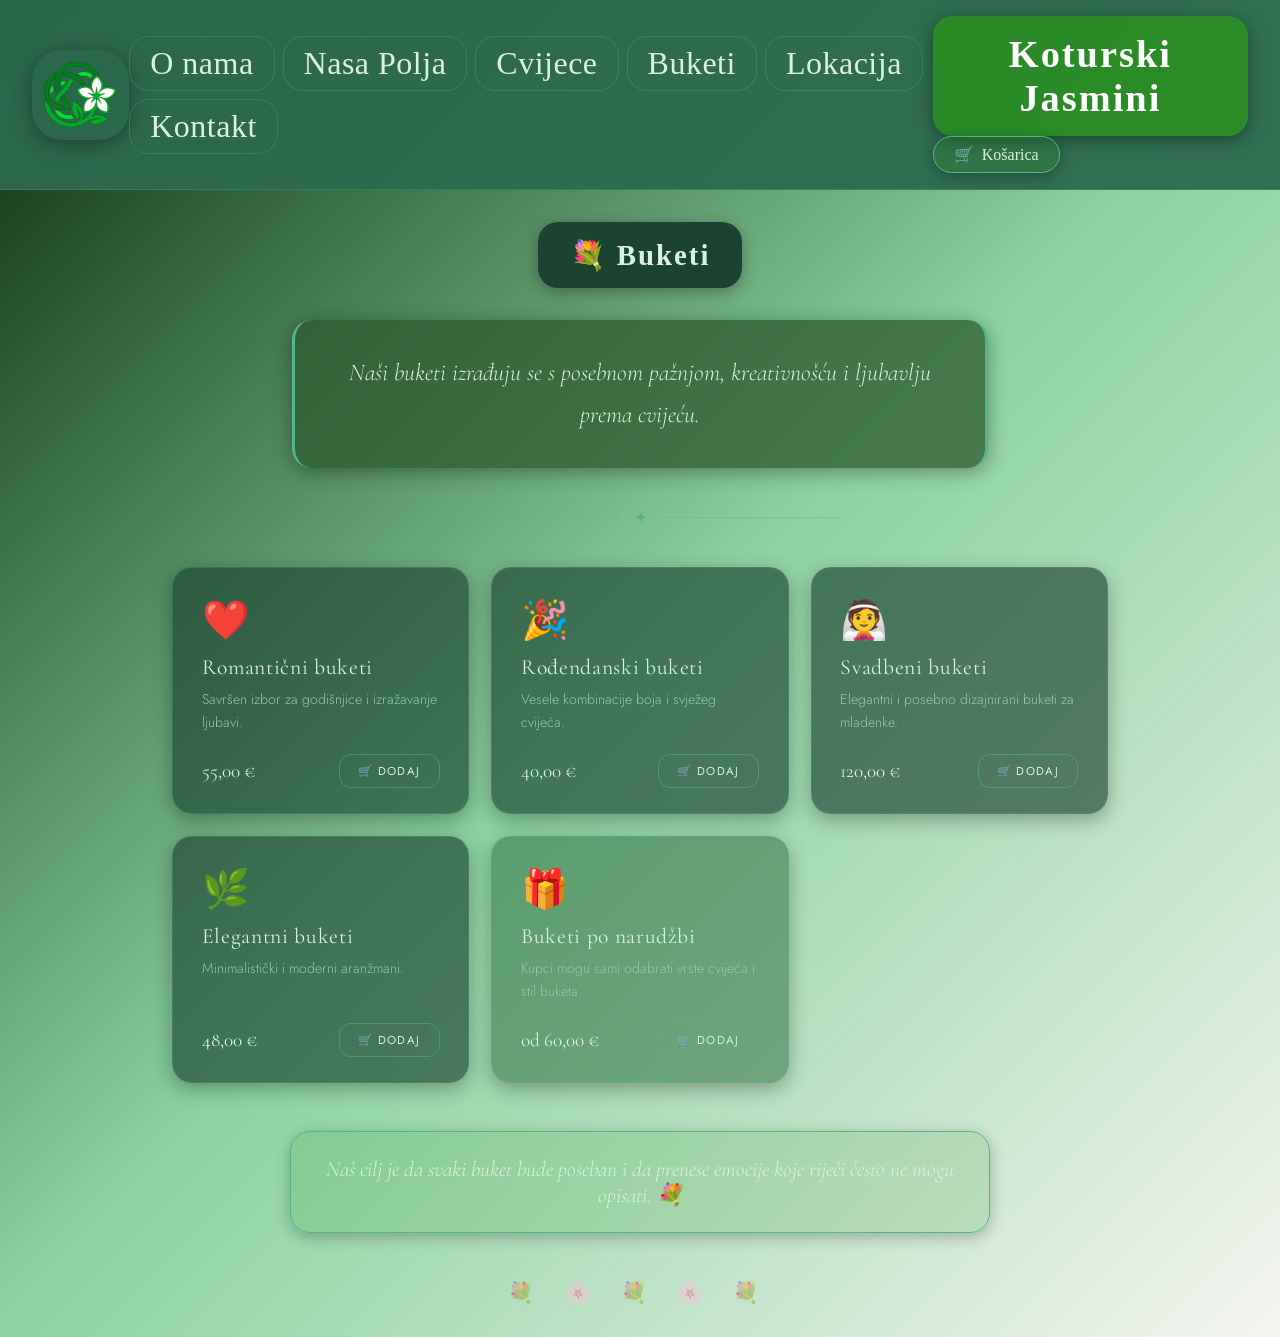
==== Buketi.html @ ed409596 "Update Buketi.html" ====
<!DOCTYPE html>
<html lang="hr">
<head>
    <meta charset="UTF-8">
    <meta name="viewport" content="width=device-width, initial-scale=1.0">
    <title>Buketi – Koturski Jasmini</title>
    <link rel="preconnect" href="https://fonts.googleapis.com">
    <link href="https://fonts.googleapis.com/css2?family=Cormorant+Garamond:wght@300;400;600&family=Jost:wght@300;400&display=swap" rel="stylesheet">
    <link rel="stylesheet" href="Koturi.css">
    <style>
        .buketi-uvod {
            max-width: 760px;
            margin: 0 auto 2.5rem;
            padding: 0 2rem;
            animation: fadeIn 0.6s ease both;
        }
 
        .buketi-uvod-tekst {
            background: rgba(45, 90, 45, 0.75);
            border-radius: 20px;
            padding: 2rem 2.5rem;
            box-shadow: 0 4px 20px rgba(0,0,0,0.35);
            color: var(--zelena-mint);
            font-family: var(--font-cormorant);
            font-size: clamp(1.15rem, 2.5vw, 1.5rem);
            font-weight: 300;
            font-style: italic;
            line-height: 1.75;
            text-align: center;
            border-left: 3px solid var(--zelena-svijetla);
            border-right: 3px solid var(--zelena-svijetla);
        }
 
        .buketi-razdjelnik {
            display: flex;
            align-items: center;
            gap: 14px;
            justify-content: center;
            margin: 0 auto 2.5rem;
            max-width: 400px;
        }
 
        .buketi-razdjelnik::before,
        .buketi-razdjelnik::after {
            content: '';
            flex: 1;
            height: 1px;
            background: rgba(82, 183, 136, 0.4);
        }
 
        .buketi-razdjelnik span {
            font-size: 1rem;
            color: var(--zelena-svijetla);
        }
 
        .buketi-vrste-grid {
            display: grid;
            grid-template-columns: repeat(auto-fit, minmax(240px, 1fr));
            gap: 22px;
            max-width: 1000px;
            margin: 0 auto 3rem;
            padding: 0 2rem;
        }
 
        .buket-vrsta-kartica {
            background: rgba(27, 67, 50, 0.65);
            border: 1px solid rgba(82, 183, 136, 0.25);
            border-radius: 20px;
            padding: 1.8rem 1.8rem 1.6rem;
            box-shadow: 0 6px 20px rgba(0,0,0,0.3);
            transition: transform 0.25s, box-shadow 0.25s, border-color 0.25s, background 0.25s;
            animation: fadeIn 0.6s ease both;
            display: flex;
            flex-direction: column;
        }
 
        .buket-vrsta-kartica:nth-child(1) { animation-delay: 0.05s; }
        .buket-vrsta-kartica:nth-child(2) { animation-delay: 0.12s; }
        .buket-vrsta-kartica:nth-child(3) { animation-delay: 0.19s; }
        .buket-vrsta-kartica:nth-child(4) { animation-delay: 0.26s; }
        .buket-vrsta-kartica:nth-child(5) { animation-delay: 0.33s; }
 
        .buket-vrsta-kartica:hover {
            transform: translateY(-5px);
            box-shadow: 0 14px 34px rgba(0,0,0,0.42);
            border-color: var(--zelena-svijetla);
            background: rgba(45, 106, 79, 0.75);
        }
 
        .buket-vrsta-emoji {
            font-size: 2.4rem;
            display: block;
            margin-bottom: 0.7rem;
        }
 
        .buket-vrsta-naziv {
            font-family: var(--font-cormorant);
            font-size: 1.35rem;
            font-weight: 400;
            color: var(--zelena-mint);
            letter-spacing: 0.03em;
            margin-bottom: 0.5rem;
        }
 
        .buket-vrsta-opis {
            font-family: var(--font-jost);
            font-size: 0.88rem;
            font-weight: 300;
            color: var(--zelena-muted);
            line-height: 1.65;
            flex: 1;
            margin-bottom: 1.2rem;
        }
 
        /* Donji red: cijena + gumb */
        .buket-donji-red {
            display: flex;
            align-items: center;
            justify-content: space-between;
            margin-top: auto;
        }
 
        .buket-cijena {
            font-family: var(--font-cormorant);
            font-size: 1.2rem;
            font-weight: 400;
            color: var(--zelena-mint);
        }
 
        .dodaj-gumb {
            font-family: var(--font-jost);
            font-size: 0.72rem;
            font-weight: 400;
            letter-spacing: 0.12em;
            text-transform: uppercase;
            color: var(--zelena-mint);
            border: 1px solid rgba(82, 183, 136, 0.5);
            border-radius: 12px;
            padding: 8px 18px;
            background: transparent;
            cursor: pointer;
            transition: background 0.2s, color 0.2s, border-color 0.2s, transform 0.15s;
        }
 
        .dodaj-gumb:hover {
            background: var(--zelena-svijetla);
            color: #fff;
            border-color: var(--zelena-svijetla);
        }
 
        .dodaj-gumb.dodan {
            background: var(--zelena-panel);
            border-color: var(--zelena-panel);
            color: var(--zelena-mint);
        }
 
        /* Narudžba kartica */
        .buket-vrsta-kartica.narudzba {
            border-color: rgba(82, 183, 136, 0.5);
            background: rgba(42, 105, 60, 0.5);
        }
 
        /* Toast obavijest */
        .toast {
            position: fixed;
            bottom: 2rem;
            left: 50%;
            transform: translateX(-50%) translateY(80px);
            background: var(--zelena-panel);
            color: var(--zelena-mint);
            font-family: var(--font-jost);
            font-size: 0.9rem;
            padding: 0.9rem 2rem;
            border-radius: 20px;
            border: 1px solid var(--zelena-svijetla);
            box-shadow: 0 8px 24px rgba(0,0,0,0.4);
            z-index: 999;
            opacity: 0;
            transition: all 0.35s ease;
            pointer-events: none;
        }
 
        .toast.vidljiv {
            opacity: 1;
            transform: translateX(-50%) translateY(0);
        }
 
        .buketi-tagline {
            max-width: 700px;
            margin: 0 auto 3rem;
            padding: 1.5rem 2rem;
            background: rgba(42, 145, 28, 0.15);
            border: 1.5px solid var(--zelena-svijetla);
            border-radius: 20px;
            text-align: center;
            color: var(--zelena-mint);
            font-family: var(--font-cormorant);
            font-size: clamp(1.05rem, 2.2vw, 1.35rem);
            font-style: italic;
            font-weight: 300;
            box-shadow: 0 4px 15px rgba(0,0,0,0.25);
            animation: fadeIn 0.6s 0.4s ease both;
        }
 
        .cvjetovi-red {
            text-align: center;
            font-size: 1.3rem;
            letter-spacing: 0.6em;
            opacity: 0.45;
            margin-bottom: 2rem;
        }
    </style>
</head>
<body>
 
    <div class="top-bar">
        <img src="Koturski Jasmini logo.svg" alt="Koturski Jasmini">
        <nav>
            <ul>
                <li><a href="Onama.html">O nama</a></li>
                <li><a href="Nasa Polja.html">Nasa Polja</a></li>
                <li><a href="Cvijece.html">Cvijece</a></li>
                <li><a href="Buketi.html">Buketi</a></li>
                <li><a href="Lokacija.html">Lokacija</a></li>
                <li><a href="Kontakt.html">Kontakt</a></li>
            </ul>
        </nav>
        <div>
            <h1><a href="index.html">Koturski Jasmini</a></h1>
            <a href="Kosarica.html" class="kosarica-gumb">
                🛒 <span>Košarica</span>
            </a>
        </div>
    </div>
 
    <h2>💐 Buketi</h2>
 
    <div class="buketi-uvod">
        <div class="buketi-uvod-tekst">
            Naši buketi izrađuju se s posebnom pažnjom, kreativnošću i ljubavlju prema cvijeću.
        </div>
    </div>
 
    <div class="buketi-razdjelnik"><span>✦</span></div>
 
    <div class="buketi-vrste-grid">
 
        <div class="buket-vrsta-kartica" data-naziv="Romantični buket" data-cijena="55" data-emoji="❤️">
            <span class="buket-vrsta-emoji">❤️</span>
            <p class="buket-vrsta-naziv">Romantični buketi</p>
            <p class="buket-vrsta-opis">Savršen izbor za godišnjice i izražavanje ljubavi.</p>
            <div class="buket-donji-red">
                <span class="buket-cijena">55,00 €</span>
                <button class="dodaj-gumb" onclick="dodajUKosaricu(this)">🛒 Dodaj</button>
            </div>
        </div>
 
        <div class="buket-vrsta-kartica" data-naziv="Rođendanski buket" data-cijena="40" data-emoji="🎉">
            <span class="buket-vrsta-emoji">🎉</span>
            <p class="buket-vrsta-naziv">Rođendanski buketi</p>
            <p class="buket-vrsta-opis">Vesele kombinacije boja i svježeg cvijeća.</p>
            <div class="buket-donji-red">
                <span class="buket-cijena">40,00 €</span>
                <button class="dodaj-gumb" onclick="dodajUKosaricu(this)">🛒 Dodaj</button>
            </div>
        </div>
 
        <div class="buket-vrsta-kartica" data-naziv="Svadbeni buket" data-cijena="120" data-emoji="👰">
            <span class="buket-vrsta-emoji">👰</span>
            <p class="buket-vrsta-naziv">Svadbeni buketi</p>
            <p class="buket-vrsta-opis">Elegantni i posebno dizajnirani buketi za mladenke.</p>
            <div class="buket-donji-red">
                <span class="buket-cijena">120,00 €</span>
                <button class="dodaj-gumb" onclick="dodajUKosaricu(this)">🛒 Dodaj</button>
            </div>
        </div>
 
        <div class="buket-vrsta-kartica" data-naziv="Elegantni buket" data-cijena="48" data-emoji="🌿">
            <span class="buket-vrsta-emoji">🌿</span>
            <p class="buket-vrsta-naziv">Elegantni buketi</p>
            <p class="buket-vrsta-opis">Minimalistički i moderni aranžmani.</p>
            <div class="buket-donji-red">
                <span class="buket-cijena">48,00 €</span>
                <button class="dodaj-gumb" onclick="dodajUKosaricu(this)">🛒 Dodaj</button>
            </div>
        </div>
 
        <div class="buket-vrsta-kartica narudzba" data-naziv="Buket po narudžbi" data-cijena="60" data-emoji="🎁">
            <span class="buket-vrsta-emoji">🎁</span>
            <p class="buket-vrsta-naziv">Buketi po narudžbi</p>
            <p class="buket-vrsta-opis">Kupci mogu sami odabrati vrste cvijeća i stil buketa.</p>
            <div class="buket-donji-red">
                <span class="buket-cijena">od 60,00 €</span>
                <button class="dodaj-gumb" onclick="dodajUKosaricu(this)">🛒 Dodaj</button>
            </div>
        </div>
 
    </div>
 
    <div class="buketi-tagline">
        Naš cilj je da svaki buket bude poseban i da prenese emocije
        koje riječi često ne mogu opisati. 💐
    </div>
 
    <div class="cvjetovi-red">💐 🌸 💐 🌸 💐</div>
 
    <!-- Toast obavijest -->
    <div class="toast" id="toast">✅ Dodano u košaricu!</div>
 
    <script>
        // Košarica se sprema u sessionStorage da bude dostupna i na Kosarica.html
        function dodajUKosaricu(btn) {
            const kartica = btn.closest('.buket-vrsta-kartica');
            const naziv   = kartica.dataset.naziv;
            const cijena  = parseFloat(kartica.dataset.cijena);
            const emoji   = kartica.dataset.emoji;
 
            // Dohvati postojeću košaricu ili napravi novu
            let kosarica = JSON.parse(sessionStorage.getItem('kosarica') || '[]');
 
            // Provjeri postoji li već taj artikl
            const postojeci = kosarica.find(a => a.naziv === naziv);
            if (postojeci) {
                postojeci.kolicina += 1;
            } else {
                kosarica.push({ naziv, cijena, emoji, kolicina: 1 });
            }
 
            sessionStorage.setItem('kosarica', JSON.stringify(kosarica));
 
            // Vizualni feedback na gumbu
            btn.textContent = '✓ Dodano';
            btn.classList.add('dodan');
            setTimeout(() => {
                btn.textContent = '🛒 Dodaj';
                btn.classList.remove('dodan');
            }, 1800);
 
            // Toast poruka
            prikaziToast('✅ ' + naziv + ' dodano u košaricu!');
        }
 
        function prikaziToast(poruka) {
            const toast = document.getElementById('toast');
            toast.textContent = poruka;
            toast.classList.add('vidljiv');
            setTimeout(() => toast.classList.remove('vidljiv'), 2500);
        }
    </script>
---- Koturi.css ----
/* ═══════════════════════════════════════
   GOOGLE FONTS — dodaj u <head>:
   <link rel="preconnect" href="https://fonts.googleapis.com">
   <link href="https://fonts.googleapis.com/css2?family=Cormorant+Garamond:wght@300;400;600&family=Jost:wght@300;400&display=swap" rel="stylesheet">
═══════════════════════════════════════ */

/* ── RESET ── */
*, *::before, *::after {
  box-sizing: border-box;
  margin: 0;
  padding: 0;
}

/* ── BASE ── */
:root {
  --zelena-tamna:    #0b2c01;
  --zelena-srednja:  #1b4332;
  --zelena-panel:    #2d6a4f;
  --zelena-svijetla: #52b788;
  --zelena-mint:     #d8f3dc;
  --zelena-muted:    #95c9a8;
  --zelena-link:     #4a6644;
  --buket-tamna:     #2c3a28;
  --buket-srednja:   #6a7d62;
  --buket-linija:    #d4ddc8;

  --font-serif:  Georgia, 'Times New Roman', serif;
  --font-cormorant: 'Cormorant Garamond', Georgia, serif;
  --font-jost:   'Jost', Arial, sans-serif;
}

body {
  font-family: var(--font-serif);
  background: linear-gradient(135deg, #062c09 0%, #8ad39e 50%, #f5f5f0 100%);
  min-height: 100vh;
  color: #fafafa;
}

/* ─────────────────────────────────────
   TOP BAR
───────────────────────────────────── */
.top-bar {
  display: flex;
  align-items: center;
  justify-content: space-between;
  padding: 1rem 2rem;
  background: rgba(45, 106, 79, 0.95);
  backdrop-filter: blur(8px);
  -webkit-backdrop-filter: blur(8px);
  position: sticky;
  top: 0;
  z-index: 100;
  border-bottom: 1px solid rgba(82, 183, 136, 0.25);
}

.top-bar img {
  height: 90px;
  width: auto;
  object-fit: contain;
  border-radius: 30px;
  padding: 12px;
  box-shadow: 0 4px 20px rgba(0, 0, 0, 0.35);
  transition: transform 0.25s ease;
}

.top-bar img:hover {
  transform: scale(1.04);
}

/* ─────────────────────────────────────
   NAV
───────────────────────────────────── */
nav ul {
  list-style: none;
  display: flex;
  gap: 0.5rem;
  flex-wrap: wrap;
}

nav ul li a {
   
  display: block;
  padding: 0.5rem 1.25rem;
  color: var(--zelena-mint);
  text-decoration: none;
  font-size: 2rem;
  font-family: var(--font-serif);
  letter-spacing: 0.5px;
  border-radius: 20px;
  border: 1px solid rgba(82, 183, 136, 0.3);
  transition: background 0.2s ease, color 0.2s ease, border-color 0.2s ease, transform 0.15s ease;
}

nav ul li a:hover {
  background: var(--zelena-svijetla);
  color: #fff;
  border-color: var(--zelena-svijetla);
  transform: translateY(-2px);
}

/* Košarica gumb u nav-u */
.kosarica-gumb {
  display: inline-flex;
  align-items: center;
  gap: 8px;
  text-decoration: none;
  color: var(--zelena-mint);
  font-family: var(--font-serif);
  font-size: 1rem;
  background: rgba(42, 145, 28, 0.2);
  border: 1.5px solid var(--zelena-svijetla);
  padding: 0.5rem 1.25rem;
  border-radius: 20px;
  box-shadow: 0 4px 15px rgba(0, 0, 0, 0.3);
  transition: background 0.25s, box-shadow 0.25s, transform 0.2s;
  white-space: nowrap;
}

.kosarica-gumb:hover {
  background: var(--zelena-svijetla);
  color: #fff;
  box-shadow: 0 6px 22px rgba(0, 0, 0, 0.4);
  transform: translateY(-2px);
}

.kosarica-ikona {
  font-size: 1.2rem;
  line-height: 1;
}

/* ─────────────────────────────────────
   HEADINGS
───────────────────────────────────── */
h1 {
     text-decoration: none;
  background: rgba(42, 145, 28, 0.8);
  border-radius: 20px;
  padding: 16px 28px;
  box-shadow: 0 4px 18px rgba(0, 0, 0, 0.4);
  text-align: center;
  font-family: var(--font-serif);
  letter-spacing: 2px;
  font-size: clamp(1.7rem, 3vw, 2.5rem);
  transition: background 0.25s, box-shadow 0.25s;
}

h1 a {
    list-style: none;
  text-decoration: none;
  color: #fff;
}

h1:hover {
  background: #194b34;
  box-shadow: 0 6px 22px rgba(0, 0, 0, 0.45);
}

h2 {
  background: var(--zelena-srednja);
  border-radius: 20px;
  padding: 16px 32px;
  box-shadow: 0 4px 15px rgba(0, 0, 0, 0.3);
  color: var(--zelena-mint);
  font-size: clamp(1.3rem, 2.5vw, 1.8rem);
  font-family: var(--font-serif);
  letter-spacing: 2px;
  text-align: center;
  width: fit-content;
  margin: 2rem auto;
}

/* ─────────────────────────────────────
   HERO / SLIKA S TEKSTOM
───────────────────────────────────── */
.slika-s-tekstom {
  position: relative;
  margin: 2rem 0;
  border-radius: 16px;
  overflow: hidden;
}

.slika-s-tekstom img {
  width: 100%;
  display: block;
  filter: brightness(0.25);
  transition: filter 0.4s ease;
}

.slika-s-tekstom:hover img {
  filter: brightness(0.35);
}

.slika-s-tekstom p {
    border: #333;
    background-color:rgba(0, 0, 0, 0.75);
    border-radius: 60px;
    border-end-end-radius: auto;
  position: absolute;
  top: 50%;
  left: 50%;
  transform: translate(-50%, -50%);
  color: #fff;
  font-size: 15rem;
  text-align: center;
  font-family: var(--font-cormorant);
  font-weight: 300;
  letter-spacing: 0.05em;
  text-shadow: 0 2px 20px rgba(0, 0, 0, 0.6);
  width: 90%;
  /* resetiramo globalne p stilove */
  display: block;
  min-height: auto;
}

/* ─────────────────────────────────────
   BUKETI — NASLOV SEKCIJE
───────────────────────────────────── */
.buketi-naslov {
  font-family: var(--font-cormorant);
  font-size: clamp(2rem, 5vw, 3.2rem);
  font-weight: 300;
  letter-spacing: 0.04em;
  color: var(--buket-tamna);
  text-align: center;
  margin-bottom: 0.3rem;
}

.buketi-podnaslov {
  font-family: var(--font-jost);
  font-size: 0.78rem;
  font-weight: 300;
  letter-spacing: 0.18em;
  text-transform: uppercase;
  color: var(--buket-srednja);
  text-align: center;
  margin-bottom: 3rem;
}

/* Ukrasna linija */
.ukrasna-linija {
  display: flex;
  align-items: center;
  gap: 14px;
  justify-content: center;
  margin-bottom: 3rem;
}

.ukrasna-linija::before,
.ukrasna-linija::after {
  content: '';
  width: 60px;
  height: 1px;
  background: #b8cdb0;
}

.ukrasna-linija span {
  font-size: 1rem;
  color: #a0b898;
}

/* ─────────────────────────────────────
   BUKETI — GRID & KARTICE
───────────────────────────────────── */
.buketi-grid {
  display: grid;
  grid-template-columns: repeat(auto-fit, minmax(220px, 1fr));
  gap: 28px;
}

.buket-okvir {
  background: #fff;
  border: 1px solid var(--buket-linija);
  border-radius: 8px;
  overflow: hidden;
  transition: transform 0.3s ease, box-shadow 0.3s ease, border-color 0.3s ease;
  position: relative;
}

.buket-okvir:hover {
  transform: translateY(-6px);
  box-shadow: 0 16px 40px rgba(44, 58, 40, 0.12);
  border-color: #a8be9c;
}

.buket-slika {
  width: 100%;
  aspect-ratio: 3 / 4;
  object-fit: cover;
  display: block;
}

.buket-slika-placeholder {
  width: 100%;
  aspect-ratio: 3 / 4;
  background: linear-gradient(160deg, #f0f5eb 60%, #dde9d4);
  display: flex;
  align-items: center;
  justify-content: center;
  font-size: 3.5rem;
}

.buket-oznaka {
  position: absolute;
  top: 14px;
  left: 14px;
  background: rgba(255, 255, 255, 0.9);
  border: 1px solid #c8d8be;
  border-radius: 4px;
  font-family: var(--font-jost);
  font-size: 0.65rem;
  font-weight: 400;
  letter-spacing: 0.14em;
  text-transform: uppercase;
  color: var(--zelena-link);
  padding: 4px 10px;
}

.buket-tijelo {
  padding: 18px 20px 22px;
  border-top: 1px solid #e8eee4;
}

.buket-naziv {
  font-family: var(--font-cormorant);
  font-size: 1.25rem;
  font-weight: 600;
  color: var(--buket-tamna);
  margin: 0 0 5px;
  letter-spacing: 0.01em;
}

.buket-opis {
  font-family: var(--font-jost);
  font-size: 0.8rem;
  font-weight: 300;
  color: var(--buket-srednja);
  line-height: 1.6;
  margin: 0 0 14px;
}

.buket-donji {
  display: flex;
  align-items: center;
  justify-content: space-between;
}

.buket-cijena {
  font-family: var(--font-cormorant);
  font-size: 1.15rem;
  font-weight: 400;
  color: var(--buket-tamna);
}

.buket-gumb {
  font-family: var(--font-jost);
  font-size: 0.7rem;
  font-weight: 400;
  letter-spacing: 0.12em;
  text-transform: uppercase;
  color: var(--zelena-link);
  border: 1px solid #a8be9c;
  border-radius: 4px;
  padding: 7px 16px;
  background: transparent;
  cursor: pointer;
  text-decoration: none;
  transition: background 0.2s, color 0.2s, border-color 0.2s;
}

.buket-gumb:hover {
  background: var(--zelena-link);
  color: #fff;
  border-color: var(--zelena-link);
}

/* ─────────────────────────────────────
   KOŠARICA STRANICA
───────────────────────────────────── */
.kosarica-stranica {
  max-width: 960px;
  margin: 3rem auto;
  padding: 0 2rem 4rem;
  display: grid;
  grid-template-columns: 1fr 1fr;
  gap: 2.5rem;
  align-items: start;
}

.sekcija-naslov {
  font-family: var(--font-serif);
  font-size: 1.3rem;
  font-weight: normal;
  color: var(--zelena-mint);
  letter-spacing: 2px;
  margin-bottom: 1.2rem;
  padding-bottom: 0.6rem;
  border-bottom: 1px solid rgba(82, 183, 136, 0.4);
}

/* ── Panel (košarica & plaćanje) ── */
.kosarica-odjeljak,
.placanje-odjeljak {
  background: rgba(27, 67, 50, 0.7);
  border: 1px solid rgba(82, 183, 136, 0.3);
  border-radius: 20px;
  padding: 1.8rem;
  box-shadow: 0 8px 30px rgba(0, 0, 0, 0.35);
  animation: fadeIn 0.5s ease both;
}

/* Artikl u košarici */
.artikl {
  display: flex;
  align-items: center;
  gap: 14px;
  padding: 14px 0;
  border-bottom: 1px solid rgba(82, 183, 136, 0.2);
}

.artikl:last-of-type { border-bottom: none; }

.artikl-emoji {
  font-size: 1.8rem;
  width: 44px;
  text-align: center;
  flex-shrink: 0;
}

.artikl-info { flex: 1; }

.artikl-naziv {
  font-family: var(--font-serif);
  font-size: 0.95rem;
  color: var(--zelena-mint);
  margin-bottom: 2px;
}

.artikl-cijena-kom {
  font-size: 0.78rem;
  color: var(--zelena-muted);
}

/* Kontrola količine */
.kolicina-ctrl {
  display: flex;
  align-items: center;
  gap: 8px;
}

.kolicina-ctrl button {
  width: 28px;
  height: 28px;
  border-radius: 50%;
  border: 1px solid var(--zelena-svijetla);
  background: transparent;
  color: var(--zelena-mint);
  font-size: 1rem;
  cursor: pointer;
  display: flex;
  align-items: center;
  justify-content: center;
  transition: background 0.2s;
}

.kolicina-ctrl button:hover { background: var(--zelena-svijetla); }

.kolicina-broj {
  font-family: var(--font-serif);
  color: var(--zelena-mint);
  font-size: 1rem;
  min-width: 20px;
  text-align: center;
}

.artikl-ukupno {
  font-family: var(--font-serif);
  font-size: 1rem;
  color: var(--zelena-mint);
  min-width: 60px;
  text-align: right;
}

.ukloni-gumb {
  background: none;
  border: none;
  color: var(--zelena-muted);
  font-size: 1.1rem;
  cursor: pointer;
  padding: 4px;
  transition: color 0.2s;
  flex-shrink: 0;
}

.ukloni-gumb:hover { color: #ff6b6b; }

.prazna-kosarica {
  text-align: center;
  padding: 2rem 0;
  color: var(--zelena-muted);
  font-family: var(--font-serif);
  font-style: italic;
  display: none;
}

/* Zbroj */
.kosarica-zbroj {
  margin-top: 1.4rem;
  padding-top: 1rem;
  border-top: 1px solid rgba(82, 183, 136, 0.4);
}

.zbroj-redak {
  display: flex;
  justify-content: space-between;
  margin-bottom: 6px;
  font-size: 0.88rem;
  color: var(--zelena-muted);
}

.zbroj-ukupno {
  display: flex;
  justify-content: space-between;
  margin-top: 10px;
  font-family: var(--font-serif);
  font-size: 1.15rem;
  color: var(--zelena-mint);
  font-weight: bold;
}

/* Dostava */
.dostava-opcije { margin-top: 1.2rem; }

.dostava-label {
  font-size: 0.75rem;
  color: var(--zelena-muted);
  letter-spacing: 0.1em;
  text-transform: uppercase;
  margin-bottom: 0.6rem;
  display: block;
}

.dostava-radio {
  display: flex;
  flex-direction: column;
  gap: 8px;
}

.dostava-radio label {
  display: flex;
  align-items: center;
  gap: 10px;
  cursor: pointer;
  font-size: 0.86rem;
  color: var(--zelena-mint);
  padding: 8px 12px;
  border: 1px solid rgba(82, 183, 136, 0.25);
  border-radius: 10px;
  transition: border-color 0.2s, background 0.2s;
}

.dostava-radio label:hover {
  border-color: var(--zelena-svijetla);
  background: rgba(82, 183, 136, 0.08);
}

.dostava-radio input[type="radio"] {
  accent-color: var(--zelena-svijetla);
  width: 16px;
  height: 16px;
}

.dostava-cijena {
  margin-left: auto;
  color: var(--zelena-muted);
  font-size: 0.8rem;
}

/* ── Forma ── */
.forma-grupa { margin-bottom: 1rem; }

.forma-red {
  display: grid;
  grid-template-columns: 1fr 1fr;
  gap: 12px;
  margin-bottom: 1rem;
}

.forma-label {
  display: block;
  font-size: 0.72rem;
  letter-spacing: 0.1em;
  text-transform: uppercase;
  color: var(--zelena-muted);
  margin-bottom: 5px;
}

.forma-input {
  width: 100%;
  padding: 10px 14px;
  background: rgba(11, 44, 1, 0.6);
  border: 1px solid rgba(82, 183, 136, 0.35);
  border-radius: 10px;
  color: var(--zelena-mint);
  font-family: var(--font-serif);
  font-size: 0.9rem;
  outline: none;
  transition: border-color 0.2s, box-shadow 0.2s;
}

.forma-input::placeholder { color: rgba(216, 243, 220, 0.3); }

.forma-input:focus {
  border-color: var(--zelena-svijetla);
  box-shadow: 0 0 0 3px rgba(82, 183, 136, 0.18);
}

.forma-razdjelnik {
  font-size: 0.7rem;
  letter-spacing: 0.14em;
  text-transform: uppercase;
  color: var(--zelena-svijetla);
  margin: 1.4rem 0 0.8rem;
  display: flex;
  align-items: center;
  gap: 10px;
}

.forma-razdjelnik::after {
  content: '';
  flex: 1;
  height: 1px;
  background: rgba(82, 183, 136, 0.3);
}

/* Načini plaćanja */
.nacin-placanja {
  display: flex;
  gap: 10px;
  margin-bottom: 1rem;
}

.placanje-opcija {
  flex: 1;
  padding: 10px 8px;
  border: 1px solid rgba(82, 183, 136, 0.3);
  border-radius: 10px;
  background: transparent;
  color: var(--zelena-mint);
  font-family: var(--font-serif);
  font-size: 0.8rem;
  cursor: pointer;
  text-align: center;
  transition: border-color 0.2s, background 0.2s;
}

.placanje-opcija.aktivan,
.placanje-opcija:hover {
  border-color: var(--zelena-svijetla);
  background: rgba(82, 183, 136, 0.12);
}

.placanje-opcija .opcija-ikona {
  font-size: 1.3rem;
  display: block;
  margin-bottom: 4px;
}

/* Input s ikonom */
.input-s-ikonom { position: relative; }

.input-s-ikonom .forma-input { padding-right: 44px; }

.input-ikona {
  position: absolute;
  right: 14px;
  top: 50%;
  transform: translateY(-50%);
  font-size: 1.05rem;
  pointer-events: none;
}

/* Gumb za narudžbu */
.naruciti-gumb {
  width: 100%;
  margin-top: 1.6rem;
  padding: 14px;
  background: var(--zelena-panel);
  border: 1.5px solid var(--zelena-svijetla);
  border-radius: 20px;
  color: var(--zelena-mint);
  font-family: var(--font-serif);
  font-size: 1.05rem;
  letter-spacing: 1px;
  cursor: pointer;
  box-shadow: 0 4px 15px rgba(0, 0, 0, 0.35);
  transition: background 0.25s, transform 0.18s, box-shadow 0.25s;
}

.naruciti-gumb:hover {
  background: var(--zelena-svijetla);
  color: #fff;
  transform: translateY(-2px);
  box-shadow: 0 8px 24px rgba(0, 0, 0, 0.45);
}

.naruciti-gumb:active { transform: translateY(0); }

.sigurnost-napomena {
  text-align: center;
  font-size: 0.72rem;
  color: #7aab8a;
  margin-top: 0.8rem;
  letter-spacing: 0.05em;
}

/* ── Potvrda narudžbe ── */
.potvrda-odjeljak {
  display: none;
  max-width: 600px;
  margin: 3rem auto;
  padding: 2.5rem;
  background: rgba(27, 67, 50, 0.85);
  border: 1px solid rgba(82, 183, 136, 0.5);
  border-radius: 20px;
  box-shadow: 0 8px 30px rgba(0, 0, 0, 0.4);
  text-align: center;
}

.potvrda-ikona { font-size: 3.5rem; margin-bottom: 1rem; }

.potvrda-naslov {
  font-family: var(--font-serif);
  font-size: 1.6rem;
  color: var(--zelena-mint);
  letter-spacing: 2px;
  margin-bottom: 0.6rem;
}

.potvrda-tekst {
  font-size: 0.9rem;
  color: var(--zelena-muted);
  line-height: 1.7;
  margin-bottom: 1.5rem;
}

.povratak-gumb {
  display: inline-block;
  padding: 10px 28px;
  border: 1.5px solid var(--zelena-svijetla);
  border-radius: 20px;
  color: var(--zelena-mint);
  text-decoration: none;
  font-family: var(--font-serif);
  font-size: 0.9rem;
  transition: background 0.2s, color 0.2s;
}

.povratak-gumb:hover {
  background: var(--zelena-svijetla);
  color: #fff;
}

/* ─────────────────────────────────────
   KONTAKT
───────────────────────────────────── */
.kontakt-info {
  background: linear-gradient(135deg, #f7f7f7, #fff);
  border-radius: 16px;
  padding: 24px;
  max-width: 500px;
  margin: 20px auto;
  box-shadow: 0 8px 24px rgba(0, 0, 0, 0.09);
  font-family: Arial, sans-serif;
  display: flex;
  flex-direction: column;
  gap: 10px;
}

.kontakt-info p {
  display: inline-block;
  width: fit-content;
  max-width: 100%;
  font-size: 25px;
  color: #333;
  padding: 10px 15px;
  border-left: 4px solid #4caf50;
  border-radius: 0 8px 8px 0;
  background: #fafafa;
  transition: background 0.25s, transform 0.2s;
  min-height: auto;
}

.kontakt-info p:hover {
  background: #f0fff0;
  transform: translateX(5px);
}

.kontakt-info strong { color: #2e7d32; }

/* ─────────────────────────────────────
   FOOTER
───────────────────────────────────── */
footer {
  background: var(--zelena-tamna);
  color: #fff;
  text-align: center;
  padding: 1.5rem 1rem;
  font-size: 0.85rem;
  letter-spacing: 0.5px;
  border-top: 1px solid rgba(82, 183, 136, 0.2);
}

/* ─────────────────────────────────────
   ANIMACIJE
───────────────────────────────────── */
@keyframes fadeIn {
  from { opacity: 0; transform: translateY(12px); }
  to   { opacity: 1; transform: translateY(0); }
}

/* ─────────────────────────────────────
   RESPONSIVE
───────────────────────────────────── */
@media (max-width: 720px) {
  .kosarica-stranica {
    grid-template-columns: 1fr;
  }
}

@media (max-width: 700px) {
  .top-bar {
    flex-direction: column;
    gap: 1rem;
    padding: 1rem;
  }

  nav ul {
    flex-wrap: wrap;
    justify-content: center;
  }

  .forma-red {
    grid-template-columns: 1fr;
  }
}
.okvir{
 background: rgb(45, 90, 45);
  border-radius: 20px;
  padding: 16px 32px;
  box-shadow: 0 4px 15px rgba(0, 0, 0, 0.3);
  color: var(--zelena-mint);
  font-size: 6rem;
  font-family: var(--font-serif);
  letter-spacing: 2px;
  text-align: center;
  width: fit-content;
  margin: 2rem auto;
}
.naslov{
     background: rgba(62, 95, 62, 0.2);
  border-radius: 20px;
  padding: 16px 32px;
  box-shadow: 0 4px 15px rgba(0, 0, 0, 0.3);
  color: var(--zelena-mint);
  font-size: 6rem;
  font-family: var(--font-serif);
  letter-spacing: 2px;
  text-align: center;
  width: fit-content;
  margin: 2rem auto;
}
 .onama-wrapper {
            max-width: 860px;
            margin: 0 auto;
            padding: 0 2rem 5rem;
        }
 
        .onama-citat {
            background: rgba(45, 90, 45, 0.75);
            border-radius: 20px;
            padding: 2rem 2.5rem;
            box-shadow: 0 4px 20px rgba(0, 0, 0, 0.35);
            color: var(--zelena-mint);
            font-family: var(--font-cormorant);
            font-size: clamp(1.3rem, 2.8vw, 1.75rem);
            font-weight: 300;
            font-style: italic;
            line-height: 1.7;
            text-align: center;
            margin: 0 auto 2.5rem;
            animation: fadeIn 0.6s ease both;
            border-left: 3px solid var(--zelena-svijetla);
            border-right: 3px solid var(--zelena-svijetla);
        }
 
        .onama-razdjelnik {
            display: flex;
            align-items: center;
            gap: 14px;
            justify-content: center;
            margin: 0 auto 2.5rem;
        }
 
        .onama-razdjelnik::before,
        .onama-razdjelnik::after {
            content: '';
            width: 80px;
            height: 1px;
            background: rgba(82, 183, 136, 0.45);
        }
 
        .onama-razdjelnik span {
            font-size: 1.1rem;
            color: var(--zelena-svijetla);
        }
 
        .onama-tekst-blok {
            background: rgba(27, 67, 50, 0.6);
            border: 1px solid rgba(82, 183, 136, 0.25);
            border-radius: 20px;
            padding: 2rem 2.5rem;
            box-shadow: 0 6px 24px rgba(0, 0, 0, 0.3);
            margin-bottom: 1.8rem;
            animation: fadeIn 0.6s ease both;
        }
 
        .onama-tekst-blok:nth-child(2) { animation-delay: 0.1s; }
        .onama-tekst-blok:nth-child(3) { animation-delay: 0.2s; }
        .onama-tekst-blok:nth-child(4) { animation-delay: 0.3s; }
 
        .onama-tekst-blok p {
            font-family: var(--font-jost);
            font-size: 1.05rem;
            font-weight: 300;
            line-height: 1.9;
            color: var(--zelena-mint);
        }
 
        .onama-blok-ikona {
            font-size: 1.6rem;
            margin-bottom: 0.7rem;
            display: block;
        }
 
        .onama-tagline {
            background: rgba(42, 145, 28, 0.2);
            border: 1.5px solid var(--zelena-svijetla);
            border-radius: 20px;
            padding: 1.5rem 2rem;
            text-align: center;
            color: var(--zelena-mint);
            font-family: var(--font-cormorant);
            font-size: clamp(1.1rem, 2.2vw, 1.4rem);
            font-style: italic;
            font-weight: 300;
            letter-spacing: 0.04em;
            box-shadow: 0 4px 15px rgba(0, 0, 0, 0.3);
            margin-top: 1rem;
            animation: fadeIn 0.6s 0.4s ease both;
        }
 
        .onama-cvjetovi {
            text-align: center;
            font-size: 1.4rem;
            letter-spacing: 0.6em;
            margin-top: 2.5rem;
            opacity: 0.5;
            animation: fadeIn 0.6s 0.5s ease both;
        }
         .polja-cvijece-grid {
            display: grid;
            grid-template-columns: repeat(auto-fit, minmax(140px, 1fr));
            gap: 12px;
            margin-top: 1.2rem;
        }
 
        .polja-cvijece-kartica {
            background: rgba(11, 44, 1, 0.5);
            border: 1px solid rgba(82, 183, 136, 0.3);
            border-radius: 14px;
            padding: 0.85rem 1rem;
            text-align: center;
            font-family: var(--font-jost);
            font-size: 0.95rem;
            font-weight: 300;
            color: var(--zelena-mint);
            letter-spacing: 0.05em;
            transition: background 0.2s, transform 0.2s, border-color 0.2s;
        }
 
        .polja-cvijece-kartica:hover {
            background: rgba(45, 106, 79, 0.7);
            border-color: var(--zelena-svijetla);
            transform: translateY(-3px);
        }
        .lokacija-adresa {
            background: rgba(27, 67, 50, 0.6);
            border: 1px solid rgba(82, 183, 136, 0.25);
            border-radius: 20px;
            padding: 2rem 2.5rem;
            box-shadow: 0 6px 24px rgba(0,0,0,0.3);
            margin-bottom: 1.8rem;
            animation: fadeIn 0.6s ease both;
        }
 
        .lokacija-adresa p {
            font-family: var(--font-jost);
            font-size: 1.1rem;
            font-weight: 300;
            line-height: 1.9;
            color: var(--zelena-mint);
        }
 
        .lokacija-adresa .adresa-tekst {
            font-family: var(--font-cormorant);
            font-size: 1.4rem;
            font-weight: 400;
            color: var(--zelena-mint);
            margin-top: 0.5rem;
            letter-spacing: 0.03em;
        }
 
        .lokacija-mapa {
            border-radius: 20px;
            overflow: hidden;
            box-shadow: 0 6px 24px rgba(0,0,0,0.4);
            border: 1px solid rgba(82, 183, 136, 0.25);
            animation: fadeIn 0.6s 0.2s ease both;
            margin-bottom: 1.8rem;
        }
 
        .lokacija-mapa iframe {
            width: 100%;
            height: 420px;
            border: none;
            display: block;
        }
 
        .lokacija-tagline {
            background: rgba(42, 145, 28, 0.2);
            border: 1.5px solid var(--zelena-svijetla);
            border-radius: 20px;
            padding: 1.5rem 2rem;
            text-align: center;
            color: var(--zelena-mint);
            font-family: var(--font-cormorant);
            font-size: clamp(1.1rem, 2.2vw, 1.4rem);
            font-style: italic;
            font-weight: 300;
            box-shadow: 0 4px 15px rgba(0,0,0,0.3);
            animation: fadeIn 0.6s 0.3s ease both;
        }
 
        .blok-ikona {
            font-size: 1.6rem;
            margin-bottom: 0.7rem;
            display: block;
        }
        .hero-tekst {
            text-align: center;
            padding: 1rem 2rem 0;
            animation: fadeIn 0.7s ease both;
        }
 
        .hero-podnaslov {
            font-family: var(--font-jost);
            font-size: 0.85rem;
            font-weight: 300;
            letter-spacing: 0.22em;
            text-transform: uppercase;
            color: var(--zelena-mint);
            margin-bottom: 0.5rem;
        }
 
        /* ── Uvodni opis ── */
        .uvod-blok {
            max-width: 760px;
            margin: 0 auto 3rem;
            padding: 0 2rem;
            animation: fadeIn 0.7s 0.15s ease both;
        }
 
        .uvod-citat {
            background: rgba(45, 90, 45, 0.75);
            border-radius: 20px;
            padding: 2rem 2.5rem;
            box-shadow: 0 4px 20px rgba(0,0,0,0.35);
            color: var(--zelena-mint);
            font-family: var(--font-cormorant);
            font-size: clamp(1.15rem, 2.5vw, 1.55rem);
            font-weight: 300;
            font-style: italic;
            line-height: 1.75;
            text-align: center;
            border-left: 3px solid var(--zelena-svijetla);
            border-right: 3px solid var(--zelena-svijetla);
        }
 
        /* ── Istaknuti proizvodi ── */
        .istaknuto-naslov {
            font-family: var(--font-cormorant);
            font-size: clamp(1.6rem, 3.5vw, 2.4rem);
            font-weight: 300;
            color: var(--zelena-mint);
            text-align: center;
            letter-spacing: 0.05em;
            margin-bottom: 0.4rem;
            animation: fadeIn 0.7s 0.25s ease both;
        }
 
        .istaknuto-podnaslov {
            font-family: var(--font-jost);
            font-size: 0.78rem;
            font-weight: 300;
            letter-spacing: 0.18em;
            text-transform: uppercase;
            color: var(--zelena-muted);
            text-align: center;
            margin-bottom: 2.5rem;
            animation: fadeIn 0.7s 0.3s ease both;
        }
 
        .istaknuto-grid {
            display: grid;
            grid-template-columns: repeat(auto-fit, minmax(210px, 1fr));
            gap: 24px;
            max-width: 1000px;
            margin: 0 auto 4rem;
            padding: 0 2rem;
            animation: fadeIn 0.7s 0.35s ease both;
        }
 
        .istaknuto-kartica {
            background: rgba(27, 67, 50, 0.65);
            border: 1px solid rgba(82, 183, 136, 0.25);
            border-radius: 20px;
            padding: 2rem 1.5rem 1.6rem;
            text-align: center;
            text-decoration: none;
            display: block;
            transition: transform 0.25s, box-shadow 0.25s, border-color 0.25s, background 0.25s;
            box-shadow: 0 4px 18px rgba(0,0,0,0.3);
        }
 
        .istaknuto-kartica:hover {
            transform: translateY(-6px);
            box-shadow: 0 12px 32px rgba(0,0,0,0.45);
            border-color: var(--zelena-svijetla);
            background: rgba(45, 106, 79, 0.75);
        }
 
        .kartica-emoji {
            font-size: 3rem;
            display: block;
            margin-bottom: 0.8rem;
        }
 
        .kartica-naziv {
            font-family: var(--font-cormorant);
            font-size: 1.3rem;
            font-weight: 400;
            color: var(--zelena-mint);
            letter-spacing: 0.04em;
            margin-bottom: 0.5rem;
        }
 
        .kartica-opis {
            font-family: var(--font-jost);
            font-size: 0.82rem;
            font-weight: 300;
            color: var(--zelena-muted);
            line-height: 1.6;
            margin-bottom: 1.2rem;
        }
 
        .kartica-gumb {
            display: inline-block;
            font-family: var(--font-jost);
            font-size: 0.7rem;
            font-weight: 400;
            letter-spacing: 0.14em;
            text-transform: uppercase;
            color: var(--zelena-mint);
            border: 1px solid rgba(82, 183, 136, 0.5);
            border-radius: 12px;
            padding: 7px 20px;
            transition: background 0.2s, color 0.2s, border-color 0.2s;
        }
 
        .istaknuto-kartica:hover .kartica-gumb {
            background: var(--zelena-svijetla);
            color: #fff;
            border-color: var(--zelena-svijetla);
        }
 
        /* ── Razdjelnik ── */
        .pocetna-razdjelnik {
            display: flex;
            align-items: center;
            gap: 14px;
            justify-content: center;
            margin: 0 auto 2.5rem;
            max-width: 400px;
        }
 
        .pocetna-razdjelnik::before,
        .pocetna-razdjelnik::after {
            content: '';
            flex: 1;
            height: 1px;
            background: rgba(82, 183, 136, 0.35);
        }
 
        .pocetna-razdjelnik span {
            font-size: 1rem;
            color: var(--zelena-svijetla);
        }
 
        /* ── Tagline na dnu ── */
        .pocetna-tagline {
            max-width: 680px;
            margin: 0 auto 3rem;
            padding: 0 2rem;
            background: rgba(42, 145, 28, 0.15);
            border: 1.5px solid var(--zelena-svijetla);
            border-radius: 20px;
            padding: 1.5rem 2rem;
            text-align: center;
            color: var(--zelena-mint);
            font-family: var(--font-cormorant);
            font-size: clamp(1rem, 2vw, 1.25rem);
            font-style: italic;
            font-weight: 300;
            box-shadow: 0 4px 15px rgba(0,0,0,0.25);
            animation: fadeIn 0.7s 0.45s ease both;
        }
 
        .cvjetovi-red {
            text-align: center;
            font-size: 1.3rem;
            letter-spacing: 0.6em;
            opacity: 0.45;
            margin-bottom: 2rem;
        }
        .dobrodosli {
            font-family: var(--font-cormorant);
            font-size: 8rem;
            font-weight: 300;
            color: var(--zelena-mint);
            text-align: center;
            letter-spacing: 0.05em;
            margin-bottom: 0.4rem;
            animation: fadeIn 0.7s 0.25s ease both;
        }
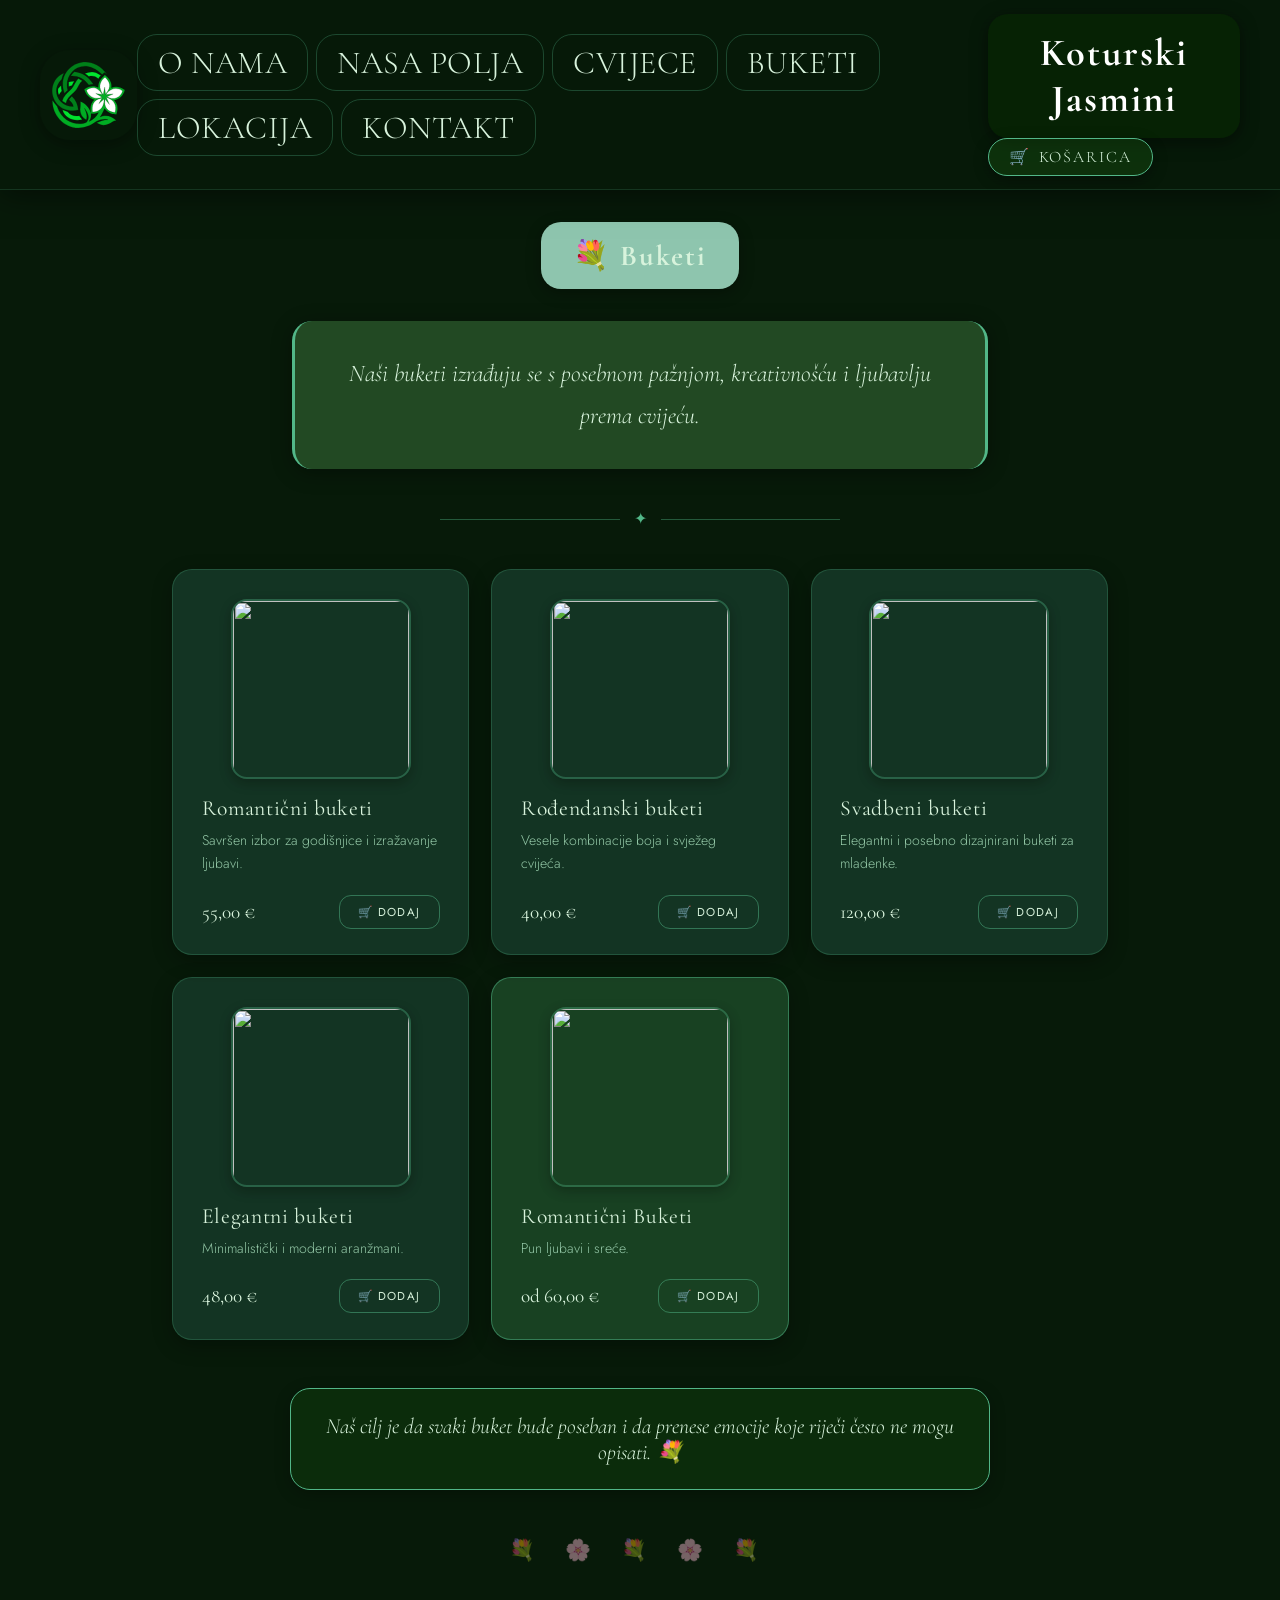
==== commit aa780d70: "Update Buketi.html" ====
--- a/Buketi.html
+++ b/Buketi.html
@@ -89,10 +89,25 @@
         }
  
         .buket-vrsta-emoji {
-            font-size: 2.4rem;
-            display: block;
-            margin-bottom: 0.7rem;
-        }
+            display: flex;
+    justify-content: center;
+    align-items: center;
+    margin-bottom: 1rem;
+        }
+        .buket-vrsta-emoji img {
+    width: 100%;
+    max-width: 180px;
+    height: 180px;
+    object-fit:fill;
+    border-radius: 16px;
+    border: 2px solid rgba(82, 183, 136, 0.35);
+    box-shadow: 0 4px 12px rgba(0,0,0,0.25);
+    transition: transform 0.3s ease;
+}
+
+.buket-vrsta-kartica:hover .buket-vrsta-emoji img {
+    transform: scale(1.03);
+}
  
         .buket-vrsta-naziv {
             font-family: var(--font-cormorant);
@@ -102,6 +117,7 @@
             letter-spacing: 0.03em;
             margin-bottom: 0.5rem;
         }
+
  
         .buket-vrsta-opis {
             font-family: var(--font-jost);
@@ -247,7 +263,7 @@
     <div class="buketi-vrste-grid">
  
         <div class="buket-vrsta-kartica" data-naziv="Romantični buket" data-cijena="55" data-emoji="❤️">
-            <span class="buket-vrsta-emoji">❤️</span>
+            <span class="buket-vrsta-emoji"><img src="WhatsApp Image 2026-05-16 at 20.18.02.jpeg" alt=""></span>
             <p class="buket-vrsta-naziv">Romantični buketi</p>
             <p class="buket-vrsta-opis">Savršen izbor za godišnjice i izražavanje ljubavi.</p>
             <div class="buket-donji-red">
@@ -257,7 +273,7 @@
         </div>
  
         <div class="buket-vrsta-kartica" data-naziv="Rođendanski buket" data-cijena="40" data-emoji="🎉">
-            <span class="buket-vrsta-emoji">🎉</span>
+            <span class="buket-vrsta-emoji"><img src="WhatsApp Image 2026-05-16 at 20.18.10.jpeg" alt=""></span>
             <p class="buket-vrsta-naziv">Rođendanski buketi</p>
             <p class="buket-vrsta-opis">Vesele kombinacije boja i svježeg cvijeća.</p>
             <div class="buket-donji-red">
@@ -267,7 +283,7 @@
         </div>
  
         <div class="buket-vrsta-kartica" data-naziv="Svadbeni buket" data-cijena="120" data-emoji="👰">
-            <span class="buket-vrsta-emoji">👰</span>
+            <span class="buket-vrsta-emoji"><img src="WhatsApp Image 2026-05-16 at 20.17.46.jpeg" alt=""></span>
             <p class="buket-vrsta-naziv">Svadbeni buketi</p>
             <p class="buket-vrsta-opis">Elegantni i posebno dizajnirani buketi za mladenke.</p>
             <div class="buket-donji-red">
@@ -277,7 +293,7 @@
         </div>
  
         <div class="buket-vrsta-kartica" data-naziv="Elegantni buket" data-cijena="48" data-emoji="🌿">
-            <span class="buket-vrsta-emoji">🌿</span>
+            <span class="buket-vrsta-emoji"><img src="WhatsApp Image 2026-05-16 at 20.18.12.jpeg" alt=""></span>
             <p class="buket-vrsta-naziv">Elegantni buketi</p>
             <p class="buket-vrsta-opis">Minimalistički i moderni aranžmani.</p>
             <div class="buket-donji-red">
@@ -287,9 +303,9 @@
         </div>
  
         <div class="buket-vrsta-kartica narudzba" data-naziv="Buket po narudžbi" data-cijena="60" data-emoji="🎁">
-            <span class="buket-vrsta-emoji">🎁</span>
-            <p class="buket-vrsta-naziv">Buketi po narudžbi</p>
-            <p class="buket-vrsta-opis">Kupci mogu sami odabrati vrste cvijeća i stil buketa.</p>
+            <span class="buket-vrsta-emoji"><img src="WhatsApp Image 2026-05-16 at 20.18.05.jpeg" alt=""></span>
+            <p class="buket-vrsta-naziv">Romantični Buketi</p>
+            <p class="buket-vrsta-opis">Pun ljubavi i sreće.</p>
             <div class="buket-donji-red">
                 <span class="buket-cijena">od 60,00 €</span>
                 <button class="dodaj-gumb" onclick="dodajUKosaricu(this)">🛒 Dodaj</button>
--- a/Koturi.css
+++ b/Koturi.css
@@ -4,6 +4,7 @@
    <link href="https://fonts.googleapis.com/css2?family=Cormorant+Garamond:wght@300;400;600&family=Jost:wght@300;400&display=swap" rel="stylesheet">
 ═══════════════════════════════════════ */
 
+
 /* ── RESET ── */
 *, *::before, *::after {
   box-sizing: border-box;
@@ -11,10 +12,9 @@
   padding: 0;
 }
 
-/* ── BASE ── */
 :root {
   --zelena-tamna:    #0b2c01;
-  --zelena-srednja:  #1b4332;
+  --zelena-srednja:  #8ec5ae;
   --zelena-panel:    #2d6a4f;
   --zelena-svijetla: #52b788;
   --zelena-mint:     #d8f3dc;
@@ -23,34 +23,645 @@
   --buket-tamna:     #2c3a28;
   --buket-srednja:   #6a7d62;
   --buket-linija:    #d4ddc8;
-
-  --font-serif:  Georgia, 'Times New Roman', serif;
-  --font-cormorant: 'Cormorant Garamond', Georgia, serif;
-  --font-jost:   'Jost', Arial, sans-serif;
-}
+  --font-serif:      'Cormorant Garamond', Georgia, serif;
+  --font-jost:       'Jost', Arial, sans-serif;
+}
+
+/* ══════════════════════════════════════
+   BODY & BACKGROUND
+══════════════════════════════════════ */
+html { scroll-behavior: smooth; }
 
 body {
   font-family: var(--font-serif);
-  background: linear-gradient(135deg, #062c09 0%, #8ad39e 50%, #f5f5f0 100%);
+  background: #071a09;
   min-height: 100vh;
-  color: #fafafa;
-}
-
-/* ─────────────────────────────────────
+  color: var(--zelena-mint);
+  overflow-x: hidden;
+}
+
+/* Animated background gradient */
+body::before {
+  content: '';
+  
+  inset: 0;
+  background:
+    radial-gradient(ellipse 80% 60% at 10% 20%, rgba(27,67,50,0.9) 0%, transparent 60%),
+    radial-gradient(ellipse 60% 80% at 90% 80%, rgba(11,44,1,0.95) 0%, transparent 60%),
+    radial-gradient(ellipse 100% 100% at 50% 50%, #0a2208 0%, #040e05 100%);
+  z-index: -2;
+}
+
+/* Decorative floating petals */
+body::after {
+  content: '';
+ 
+  inset: 0;
+  background-image:
+    radial-gradient(circle 1px at 15% 25%, rgba(82,183,136,0.15) 0%, transparent 1px),
+    radial-gradient(circle 1px at 75% 15%, rgba(82,183,136,0.1) 0%, transparent 1px),
+    radial-gradient(circle 1px at 45% 70%, rgba(82,183,136,0.12) 0%, transparent 1px),
+    radial-gradient(circle 2px at 85% 55%, rgba(82,183,136,0.08) 0%, transparent 2px),
+    radial-gradient(circle 1px at 25% 85%, rgba(82,183,136,0.1) 0%, transparent 1px);
+  z-index: -1;
+  pointer-events: none;
+}
+
+/* ══════════════════════════════════════
    TOP BAR
-───────────────────────────────────── */
+══════════════════════════════════════ */
 .top-bar {
   display: flex;
   align-items: center;
   justify-content: space-between;
-  padding: 1rem 2rem;
-  background: rgba(45, 106, 79, 0.95);
-  backdrop-filter: blur(8px);
-  -webkit-backdrop-filter: blur(8px);
-  position: sticky;
+  padding: 0.85rem 2.5rem;
+  background: rgba(7, 26, 9, 0.92);
+  backdrop-filter: blur(16px);
+  -webkit-backdrop-filter: blur(16px);
+ 
   top: 0;
   z-index: 100;
-  border-bottom: 1px solid rgba(82, 183, 136, 0.25);
+  border-bottom: 1px solid rgba(82, 183, 136, 0.18);
+  box-shadow: 0 4px 30px rgba(0,0,0,0.5);
+}
+
+.top-bar-logo {
+  height: 72px;
+  width: auto;
+  object-fit: contain;
+  border-radius: 50%;
+  box-shadow: 0 0 20px rgba(82,183,136,0.3);
+  transition: transform 0.3s ease, box-shadow 0.3s ease;
+  flex-shrink: 0;
+}
+
+.top-bar-logo:hover {
+  transform: scale(1.06) rotate(-2deg);
+  box-shadow: 0 0 30px rgba(82,183,136,0.5);
+}
+
+/* ── Logo fallback (emoji) ── */
+.logo-fallback {
+  height: 72px;
+  width: 72px;
+  border-radius: 50%;
+  background: rgba(27,67,50,0.8);
+  border: 1.5px solid rgba(82,183,136,0.4);
+  display: flex;
+  align-items: center;
+  justify-content: center;
+  font-size: 2rem;
+  box-shadow: 0 0 20px rgba(82,183,136,0.2);
+  flex-shrink: 0;
+}
+
+/* ══════════════════════════════════════
+   NAV
+══════════════════════════════════════ */
+nav ul {
+  list-style: none;
+  display: flex;
+  gap: 0.2rem;
+  flex-wrap: wrap;
+  align-items: center;
+}
+
+nav ul li a {
+  display: block;
+  padding: 0.4rem 1rem;
+  color: var(--zelena-muted);
+  text-decoration: none;
+  font-size: 0.82rem;
+  font-family: var(--font-jost);
+  font-weight: 300;
+  letter-spacing: 0.14em;
+  text-transform: uppercase;
+  border-radius: 30px;
+  border: 1px solid transparent;
+  transition: all 0.22s ease;
+}
+
+nav ul li a:hover {
+  color: var(--zelena-mint);
+  border-color: rgba(82,183,136,0.4);
+  background: rgba(82,183,136,0.08);
+}
+
+/* ── Site title & cart ── */
+.topbar-right {
+  display: flex;
+  align-items: center;
+  gap: 1rem;
+  flex-shrink: 0;
+}
+
+.site-title {
+  font-family: var(--font-serif);
+  font-size: 1.1rem;
+  font-weight: 300;
+  letter-spacing: 0.12em;
+  color: var(--zelena-mint);
+  text-decoration: none;
+  padding: 0.45rem 1.1rem;
+  border-radius: 30px;
+  border: 1px solid rgba(82,183,136,0.3);
+  background: rgba(27,67,50,0.4);
+  transition: all 0.22s ease;
+  white-space: nowrap;
+}
+
+.site-title:hover {
+  background: rgba(45,106,79,0.6);
+  border-color: var(--zelena-svijetla);
+  color: #fff;
+}
+
+.kosarica-gumb {
+  display: inline-flex;
+  align-items: center;
+  gap: 6px;
+  text-decoration: none;
+  color: var(--zelena-mint);
+  font-family: var(--font-jost);
+  font-size: 0.78rem;
+  font-weight: 300;
+  letter-spacing: 0.12em;
+  text-transform: uppercase;
+  background: rgba(42,145,28,0.15);
+  border: 1px solid rgba(82,183,136,0.5);
+  padding: 0.45rem 1.1rem;
+  border-radius: 30px;
+  transition: all 0.22s ease;
+  white-space: nowrap;
+}
+
+.kosarica-gumb:hover {
+  background: var(--zelena-panel);
+  border-color: var(--zelena-svijetla);
+  color: #fff;
+  box-shadow: 0 4px 16px rgba(0,0,0,0.3);
+}
+
+/* ══════════════════════════════════════
+   HERO SECTION
+══════════════════════════════════════ */
+.hero {
+  position: relative;
+  min-height: 88vh;
+  display: flex;
+  flex-direction: column;
+  align-items: center;
+  justify-content: center;
+  padding: 5rem 2rem 4rem;
+  text-align: center;
+  overflow: hidden;
+}
+
+/* Hero decorative ring */
+.hero::before {
+  content: '';
+  position: absolute;
+  width: 700px;
+  height: 700px;
+  border-radius: 50%;
+  border: 1px solid rgba(82,183,136,0.07);
+  top: 50%;
+  left: 50%;
+  transform: translate(-50%, -50%);
+  pointer-events: none;
+}
+
+.hero::after {
+  content: '';
+  position: absolute;
+  width: 500px;
+  height: 500px;
+  border-radius: 50%;
+  border: 1px solid rgba(82,183,136,0.1);
+  top: 50%;
+  left: 50%;
+  transform: translate(-50%, -50%);
+  pointer-events: none;
+}
+
+.hero-badge {
+  display: inline-block;
+  font-family: var(--font-jost);
+  font-size: 0.72rem;
+  font-weight: 300;
+  letter-spacing: 0.28em;
+  text-transform: uppercase;
+  color: var(--zelena-svijetla);
+  border: 1px solid rgba(82,183,136,0.35);
+  border-radius: 30px;
+  padding: 0.45rem 1.4rem;
+  margin-bottom: 2rem;
+  background: rgba(82,183,136,0.06);
+  animation: fadeUp 0.8s ease both;
+}
+
+.hero-title {
+  font-family: var(--font-serif);
+  font-size: clamp(4rem, 12vw, 9rem);
+  font-weight: 300;
+  letter-spacing: 0.06em;
+  line-height: 0.95;
+  color: var(--zelena-mint);
+  margin-bottom: 1rem;
+  animation: fadeUp 0.8s 0.1s ease both;
+}
+
+.hero-title em {
+  font-style: italic;
+  color: var(--zelena-svijetla);
+  display: block;
+}
+
+.hero-subtitle {
+  font-family: var(--font-jost);
+  font-size: 0.85rem;
+  font-weight: 300;
+  letter-spacing: 0.22em;
+  text-transform: uppercase;
+  color: var(--zelena-muted);
+  margin-bottom: 3.5rem;
+  animation: fadeUp 0.8s 0.2s ease both;
+}
+
+.hero-cta {
+  display: inline-flex;
+  align-items: center;
+  gap: 10px;
+  text-decoration: none;
+  color: var(--zelena-mint);
+  font-family: var(--font-jost);
+  font-size: 0.78rem;
+  font-weight: 400;
+  letter-spacing: 0.18em;
+  text-transform: uppercase;
+  border: 1.5px solid var(--zelena-svijetla);
+  border-radius: 50px;
+  padding: 1rem 2.4rem;
+  background: rgba(82,183,136,0.08);
+  transition: all 0.3s ease;
+  animation: fadeUp 0.8s 0.3s ease both;
+}
+
+.hero-cta:hover {
+  background: var(--zelena-panel);
+  color: #fff;
+  box-shadow: 0 8px 28px rgba(0,0,0,0.45), 0 0 0 4px rgba(82,183,136,0.1);
+  transform: translateY(-2px);
+}
+
+.hero-scroll {
+  position: absolute;
+  bottom: 2.5rem;
+  left: 50%;
+  transform: translateX(-50%);
+  display: flex;
+  flex-direction: column;
+  align-items: center;
+  gap: 8px;
+  color: var(--zelena-muted);
+  font-family: var(--font-jost);
+  font-size: 0.65rem;
+  letter-spacing: 0.2em;
+  text-transform: uppercase;
+  animation: fadeUp 1s 0.6s ease both;
+}
+
+.hero-scroll-line {
+  width: 1px;
+  height: 40px;
+  background: linear-gradient(to bottom, var(--zelena-muted), transparent);
+  animation: scrollPulse 2s ease-in-out infinite;
+}
+
+/* ══════════════════════════════════════
+   SECTION — O NAMA
+══════════════════════════════════════ */
+.section {
+  padding: 5rem 2rem;
+}
+
+.section-inner {
+  max-width: 920px;
+  margin: 0 auto;
+}
+
+.section-label {
+  font-family: var(--font-jost);
+  font-size: 0.68rem;
+  font-weight: 300;
+  letter-spacing: 0.3em;
+  text-transform: uppercase;
+  color: var(--zelena-svijetla);
+  text-align: center;
+  margin-bottom: 0.6rem;
+}
+
+.section-heading {
+  font-family: var(--font-serif);
+  font-size: clamp(2rem, 4vw, 3rem);
+  font-weight: 300;
+  letter-spacing: 0.05em;
+  color: var(--zelena-mint);
+  text-align: center;
+  margin-bottom: 3rem;
+}
+
+.onama-citat {
+  background: rgba(27,67,50,0.5);
+  border: 1px solid rgba(82,183,136,0.2);
+  border-left: 3px solid var(--zelena-svijetla);
+  border-right: 3px solid var(--zelena-svijetla);
+  border-radius: 20px;
+  padding: 2.5rem 3rem;
+  text-align: center;
+  font-family: var(--font-serif);
+  font-size: clamp(1.15rem, 2.4vw, 1.5rem);
+  font-weight: 300;
+  font-style: italic;
+  line-height: 1.8;
+  color: var(--zelena-mint);
+  box-shadow: 0 8px 32px rgba(0,0,0,0.3);
+}
+
+/* ══════════════════════════════════════
+   DIVIDER
+══════════════════════════════════════ */
+.divider {
+  display: flex;
+  align-items: center;
+  gap: 14px;
+  justify-content: center;
+  padding: 0 2rem;
+  max-width: 400px;
+  margin: 0 auto 3rem;
+}
+
+.divider::before, .divider::after {
+  content: '';
+  flex: 1;
+  height: 1px;
+  background: rgba(82,183,136,0.3);
+}
+
+.divider span {
+  color: var(--zelena-svijetla);
+  font-size: 0.9rem;
+}
+
+/* ══════════════════════════════════════
+   PONUDA GRID
+══════════════════════════════════════ */
+.ponuda-section {
+  padding: 2rem 2rem 5rem;
+}
+
+.ponuda-inner {
+  max-width: 1020px;
+  margin: 0 auto;
+}
+
+.ponuda-label {
+  font-family: var(--font-jost);
+  font-size: 0.68rem;
+  font-weight: 300;
+  letter-spacing: 0.3em;
+  text-transform: uppercase;
+  color: var(--zelena-svijetla);
+  text-align: center;
+  margin-bottom: 0.5rem;
+}
+
+.ponuda-naslov {
+  font-family: var(--font-serif);
+  font-size: clamp(1.8rem, 4vw, 2.8rem);
+  font-weight: 300;
+  letter-spacing: 0.05em;
+  color: var(--zelena-mint);
+  text-align: center;
+  margin-bottom: 3rem;
+}
+
+.ponuda-grid {
+  display: grid;
+  grid-template-columns: repeat(auto-fit, minmax(220px, 1fr));
+  gap: 20px;
+}
+
+.ponuda-kartica {
+  background: rgba(27,67,50,0.45);
+  border: 1px solid rgba(82,183,136,0.18);
+  border-radius: 20px;
+  padding: 2.2rem 1.8rem 2rem;
+  text-align: center;
+  text-decoration: none;
+  display: block;
+  transition: all 0.3s ease;
+  box-shadow: 0 6px 24px rgba(0,0,0,0.25);
+  position: relative;
+  overflow: hidden;
+  animation: fadeUp 0.7s ease both;
+}
+
+.ponuda-kartica:nth-child(1) { animation-delay: 0.05s; }
+.ponuda-kartica:nth-child(2) { animation-delay: 0.12s; }
+.ponuda-kartica:nth-child(3) { animation-delay: 0.19s; }
+.ponuda-kartica:nth-child(4) { animation-delay: 0.26s; }
+
+.ponuda-kartica::before {
+  content: '';
+  position: absolute;
+  inset: 0;
+  background: radial-gradient(ellipse at 50% 0%, rgba(82,183,136,0.08) 0%, transparent 70%);
+  opacity: 0;
+  transition: opacity 0.3s ease;
+}
+
+.ponuda-kartica:hover::before { opacity: 1; }
+
+.ponuda-kartica:hover {
+  transform: translateY(-7px);
+  box-shadow: 0 18px 48px rgba(0,0,0,0.4);
+  border-color: rgba(82,183,136,0.45);
+  background: rgba(45,106,79,0.55);
+}
+
+.kartica-emoji {
+  font-size: 2.8rem;
+  display: block;
+  margin-bottom: 1rem;
+  filter: drop-shadow(0 4px 8px rgba(0,0,0,0.3));
+  transition: transform 0.3s ease;
+}
+
+.ponuda-kartica:hover .kartica-emoji {
+  transform: scale(1.15) translateY(-4px);
+}
+
+.kartica-naziv {
+  font-family: var(--font-serif);
+  font-size: 1.4rem;
+  font-weight: 400;
+  color: var(--zelena-mint);
+  letter-spacing: 0.03em;
+  margin-bottom: 0.7rem;
+  display: block;
+}
+
+.kartica-opis {
+  font-family: var(--font-jost);
+  font-size: 0.82rem;
+  font-weight: 300;
+  color: var(--zelena-muted);
+  line-height: 1.65;
+  margin-bottom: 1.4rem;
+  display: block;
+}
+
+.kartica-gumb {
+  display: inline-block;
+  font-family: var(--font-jost);
+  font-size: 0.68rem;
+  font-weight: 400;
+  letter-spacing: 0.16em;
+  text-transform: uppercase;
+  color: var(--zelena-mint);
+  border: 1px solid rgba(82,183,136,0.4);
+  border-radius: 20px;
+  padding: 7px 18px;
+  transition: all 0.22s ease;
+}
+
+.ponuda-kartica:hover .kartica-gumb {
+  background: var(--zelena-svijetla);
+  color: #fff;
+  border-color: var(--zelena-svijetla);
+}
+
+/* ══════════════════════════════════════
+   TAGLINE
+══════════════════════════════════════ */
+.tagline-section {
+  padding: 0 2rem 4rem;
+}
+
+.tagline-blok {
+  max-width: 720px;
+  margin: 0 auto;
+  background: rgba(42,145,28,0.1);
+  border: 1.5px solid rgba(82,183,136,0.4);
+  border-radius: 24px;
+  padding: 2rem 2.5rem;
+  text-align: center;
+  color: var(--zelena-mint);
+  font-family: var(--font-serif);
+  font-size: clamp(1.1rem, 2.2vw, 1.4rem);
+  font-style: italic;
+  font-weight: 300;
+  letter-spacing: 0.03em;
+  line-height: 1.7;
+  box-shadow: 0 6px 20px rgba(0,0,0,0.25);
+}
+
+.cvjetovi-red {
+  text-align: center;
+  font-size: 1.2rem;
+  letter-spacing: 0.7em;
+  opacity: 0.35;
+  margin-top: 2.5rem;
+  padding: 0 2rem 3rem;
+}
+
+/* ══════════════════════════════════════
+   FOOTER
+══════════════════════════════════════ */
+footer {
+  background: rgba(4, 14, 5, 0.95);
+  color: var(--zelena-muted);
+  text-align: center;
+  padding: 2rem 1rem;
+  font-family: var(--font-jost);
+  font-size: 0.78rem;
+  font-weight: 300;
+  letter-spacing: 0.1em;
+  border-top: 1px solid rgba(82,183,136,0.15);
+}
+
+footer a {
+  color: var(--zelena-mint);
+  text-decoration: none;
+  transition: color 0.2s;
+}
+
+footer a:hover { color: var(--zelena-svijetla); }
+
+/* ══════════════════════════════════════
+   ANIMATIONS
+══════════════════════════════════════ */
+@keyframes fadeUp {
+  from { opacity: 0; transform: translateY(20px); }
+  to   { opacity: 1; transform: translateY(0); }
+}
+
+@keyframes scrollPulse {
+  0%, 100% { opacity: 0.4; transform: scaleY(1); }
+  50%       { opacity: 1; transform: scaleY(1.1); }
+}
+
+/* ══════════════════════════════════════
+   RESPONSIVE
+══════════════════════════════════════ */
+@media (max-width: 780px) {
+  .top-bar {
+    flex-direction: column;
+    gap: 0.8rem;
+    padding: 1rem 1.2rem;
+    
+    top: 0;
+  }
+
+  nav ul {
+    flex-wrap: wrap;
+    justify-content: center;
+    gap: 0.2rem;
+  }
+
+  nav ul li a {
+    font-size: 0.72rem;
+    padding: 0.35rem 0.7rem;
+  }
+
+  .topbar-right {
+    flex-wrap: wrap;
+    justify-content: center;
+  }
+
+  .hero-title {
+    font-size: clamp(3rem, 14vw, 5.5rem);
+  }
+
+  .hero {
+    min-height: 70vh;
+    padding: 3rem 1.5rem 5rem;
+  }
+
+  .onama-citat {
+    padding: 1.8rem 1.5rem;
+  }
+
+  .ponuda-grid {
+    grid-template-columns: 1fr 1fr;
+  }
+}
+
+@media (max-width: 480px) {
+  .ponuda-grid {
+    grid-template-columns: 1fr;
+  }
 }
 
 .top-bar img {
@@ -133,7 +744,7 @@
 ───────────────────────────────────── */
 h1 {
      text-decoration: none;
-  background: rgba(42, 145, 28, 0.8);
+  background: rgba(7, 37, 3, 0.8);
   border-radius: 20px;
   padding: 16px 28px;
   box-shadow: 0 4px 18px rgba(0, 0, 0, 0.4);
@@ -147,7 +758,7 @@
 h1 a {
     list-style: none;
   text-decoration: none;
-  color: #fff;
+  color: #ffffff;
 }
 
 h1:hover {
@@ -1252,3 +1863,135 @@
             margin-bottom: 0.4rem;
             animation: fadeIn 0.7s 0.25s ease both;
         }
+         .buketi-uvod {
+            max-width: 760px;
+            margin: 0 auto 2.5rem;
+            padding: 0 2rem;
+            animation: fadeIn 0.6s ease both;
+        }
+ 
+        .buketi-uvod-tekst {
+            background: rgba(45, 90, 45, 0.75);
+            border-radius: 20px;
+            padding: 2rem 2.5rem;
+            box-shadow: 0 4px 20px rgba(0,0,0,0.35);
+            color: var(--zelena-mint);
+            font-family: var(--font-cormorant);
+            font-size: clamp(1.15rem, 2.5vw, 1.5rem);
+            font-weight: 300;
+            font-style: italic;
+            line-height: 1.75;
+            text-align: center;
+            border-left: 3px solid var(--zelena-svijetla);
+            border-right: 3px solid var(--zelena-svijetla);
+        }
+ 
+        .buketi-razdjelnik {
+            display: flex;
+            align-items: center;
+            gap: 14px;
+            justify-content: center;
+            margin: 0 auto 2.5rem;
+            max-width: 400px;
+        }
+ 
+        .buketi-razdjelnik::before,
+        .buketi-razdjelnik::after {
+            content: '';
+            flex: 1;
+            height: 1px;
+            background: rgba(82, 183, 136, 0.4);
+        }
+ 
+        .buketi-razdjelnik span {
+            font-size: 1rem;
+            color: var(--zelena-svijetla);
+        }
+ 
+        /* Grid s karticama */
+        .buketi-vrste-grid {
+            display: grid;
+            grid-template-columns: repeat(auto-fit, minmax(240px, 1fr));
+            gap: 22px;
+            max-width: 1000px;
+            margin: 0 auto 3rem;
+            padding: 0 2rem;
+        }
+ 
+        .buket-vrsta-kartica {
+            background: rgba(27, 67, 50, 0.65);
+            border: 1px solid rgba(82, 183, 136, 0.25);
+            border-radius: 20px;
+            padding: 1.8rem 1.8rem 1.6rem;
+            box-shadow: 0 6px 20px rgba(0,0,0,0.3);
+            transition: transform 0.25s, box-shadow 0.25s, border-color 0.25s, background 0.25s;
+            animation: fadeIn 0.6s ease both;
+        }
+ 
+        .buket-vrsta-kartica:nth-child(1) { animation-delay: 0.05s; }
+        .buket-vrsta-kartica:nth-child(2) { animation-delay: 0.12s; }
+        .buket-vrsta-kartica:nth-child(3) { animation-delay: 0.19s; }
+        .buket-vrsta-kartica:nth-child(4) { animation-delay: 0.26s; }
+        .buket-vrsta-kartica:nth-child(5) { animation-delay: 0.33s; }
+ 
+        .buket-vrsta-kartica:hover {
+            transform: translateY(-5px);
+            box-shadow: 0 14px 34px rgba(0,0,0,0.42);
+            border-color: var(--zelena-svijetla);
+            background: rgba(45, 106, 79, 0.75);
+        }
+ 
+        .buket-vrsta-emoji {
+            font-size: 2.4rem;
+            display: block;
+            margin-bottom: 0.7rem;
+        }
+ 
+        .buket-vrsta-naziv {
+            font-family: var(--font-cormorant);
+            font-size: 1.35rem;
+            font-weight: 400;
+            color: var(--zelena-mint);
+            letter-spacing: 0.03em;
+            margin-bottom: 0.5rem;
+        }
+ 
+        .buket-vrsta-opis {
+            font-family: var(--font-jost);
+            font-size: 0.88rem;
+            font-weight: 300;
+            color: var(--zelena-muted);
+            line-height: 1.65;
+        }
+ 
+        /* Narudžba kartica — posebna */
+        .buket-vrsta-kartica.narudzba {
+            border-color: rgba(82, 183, 136, 0.5);
+            background: rgba(42, 105, 60, 0.5);
+        }
+ 
+        /* Tagline */
+        .buketi-tagline {
+            max-width: 700px;
+            margin: 0 auto 3rem;
+            padding: 1.5rem 2rem;
+            background: rgba(42, 145, 28, 0.15);
+            border: 1.5px solid var(--zelena-svijetla);
+            border-radius: 20px;
+            text-align: center;
+            color: var(--zelena-mint);
+            font-family: var(--font-cormorant);
+            font-size: clamp(1.05rem, 2.2vw, 1.35rem);
+            font-style: italic;
+            font-weight: 300;
+            box-shadow: 0 4px 15px rgba(0,0,0,0.25);
+            animation: fadeIn 0.6s 0.4s ease both;
+        }
+ 
+        .cvjetovi-red {
+            text-align: center;
+            font-size: 1.3rem;
+            letter-spacing: 0.6em;
+            opacity: 0.45;
+            margin-bottom: 2rem;
+        }
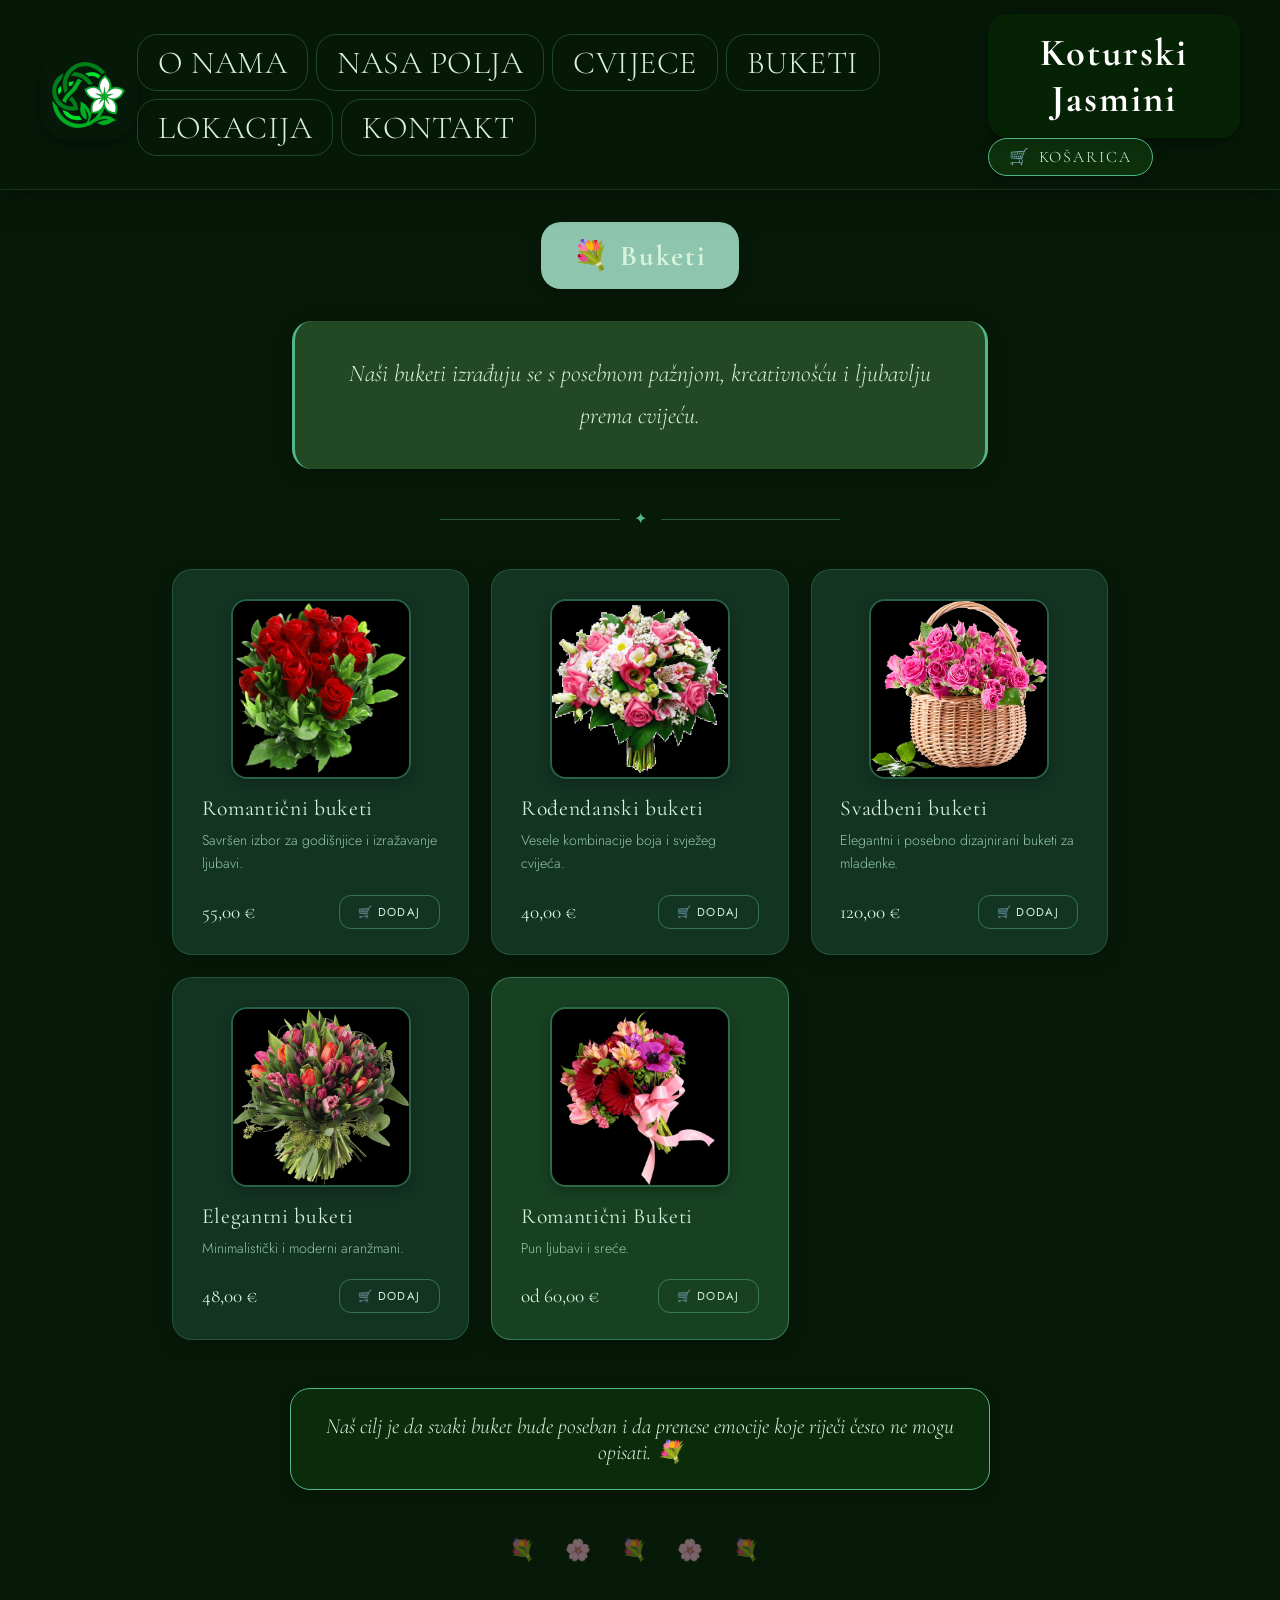
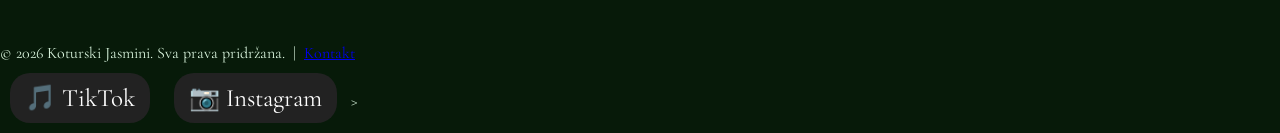
==== commit 8033d947: "Update Buketi.html" ====
--- a/Buketi.html
+++ b/Buketi.html
@@ -363,4 +363,15 @@
             toast.classList.add('vidljiv');
             setTimeout(() => toast.classList.remove('vidljiv'), 2500);
         }
-    </script>
+    </script    <footer>
+  &copy; 2026 Koturski Jasmini. Sva prava pridržana.
+  &nbsp;|&nbsp;
+  <a href="Kontakt.html">Kontakt</a>
+  <br>
+  <a href="https://www.tiktok.com/@koturski.jasmini?is_from_webapp=1&sender_device=pc" target="_blank" class="social">
+    🎵 TikTok
+</a>
+<a href="https://instagram.com/TVOJ_PROFIL" target="_blank" class="social">
+    📷 Instagram
+</a>
+</footer>>
--- a/Koturi.css
+++ b/Koturi.css
@@ -1995,3 +1995,29 @@
             opacity: 0.45;
             margin-bottom: 2rem;
         }
+.social {
+    display: inline-block;
+    margin: 10px;
+    padding: 10px 15px;
+    background: #222;
+    color: white;
+    border-radius: 20px;
+    text-decoration: none;
+    font-size: 25px;
+}
+
+.social:hover {
+    background: #444;
+}
+.instegram{
+  margin-left: 47rem;
+  display: inline-block;
+  align-content: center;
+  width:max-content;
+  align-items: center;
+   border-radius: 40px;
+  background: rgba(4, 14, 5, 0.95);
+  color: var(--zelena-muted);
+  text-align: center;
+  padding: 2rem 1rem;
+}
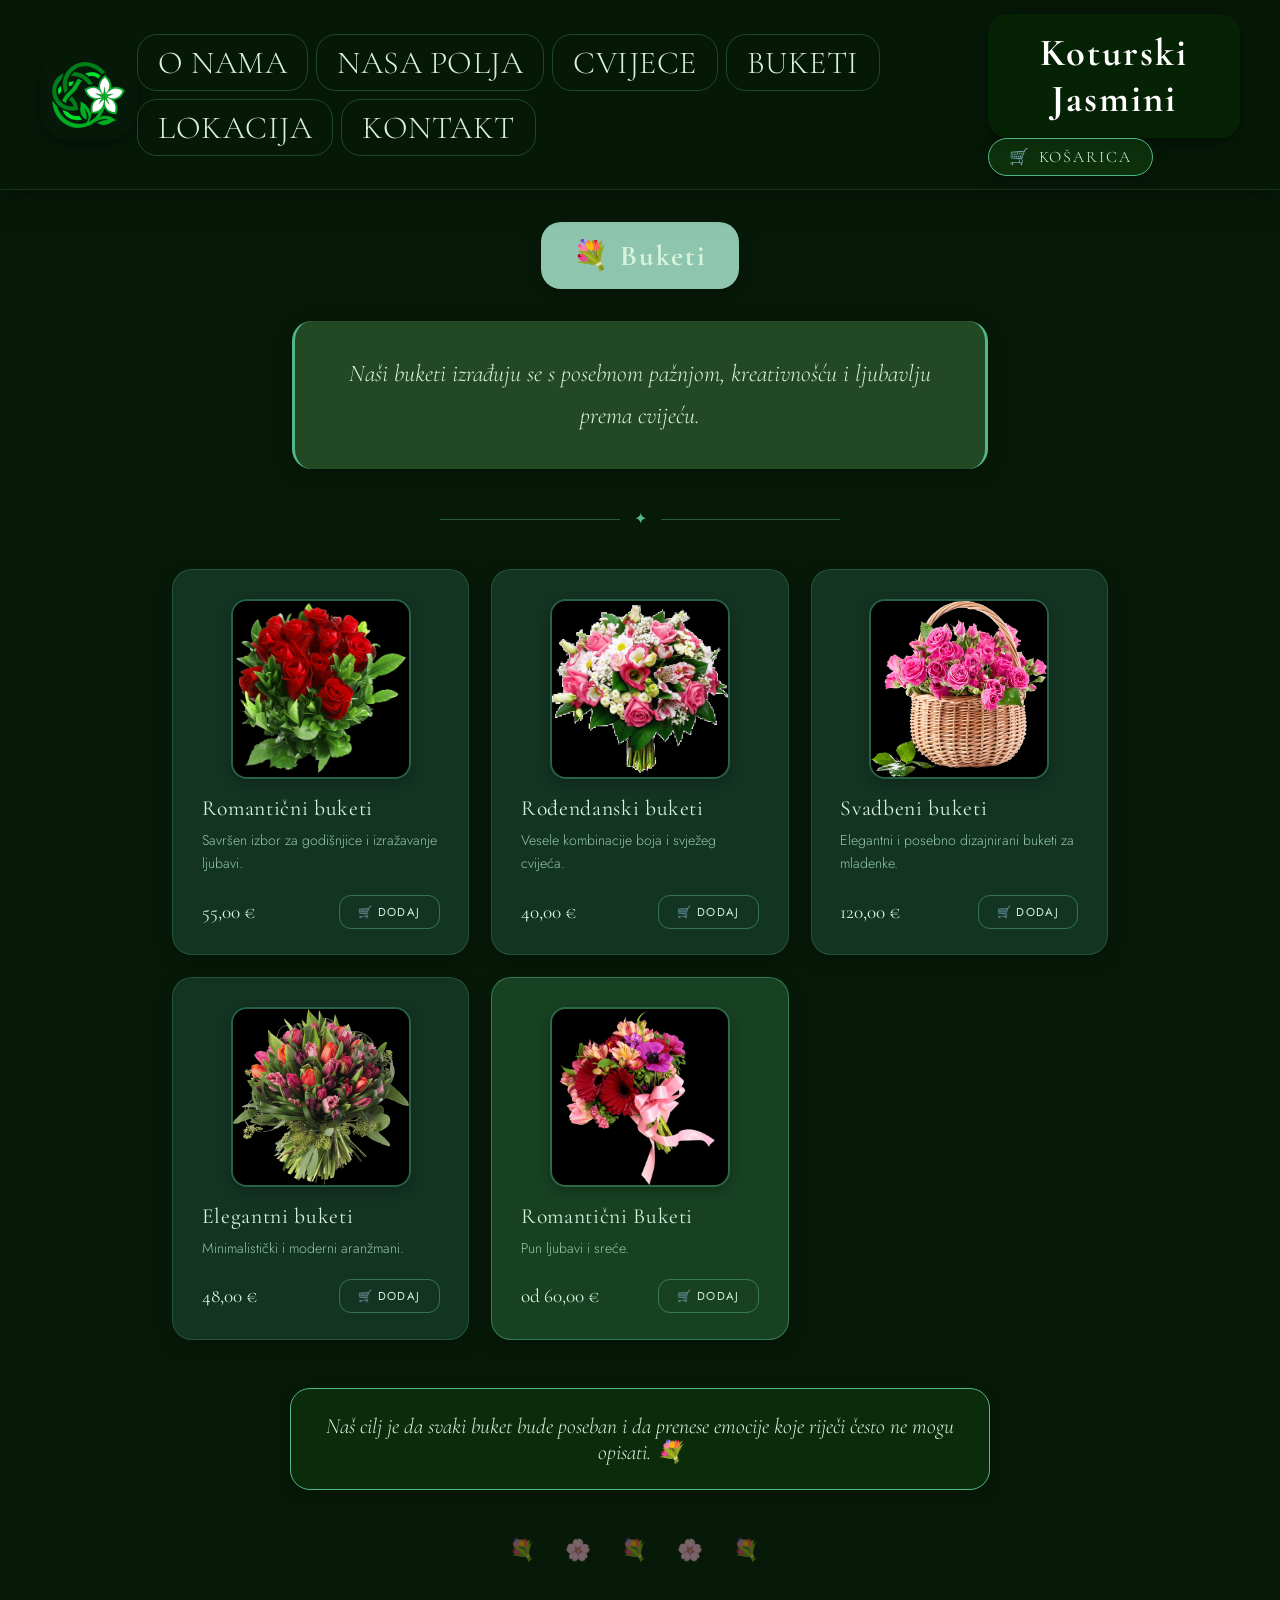
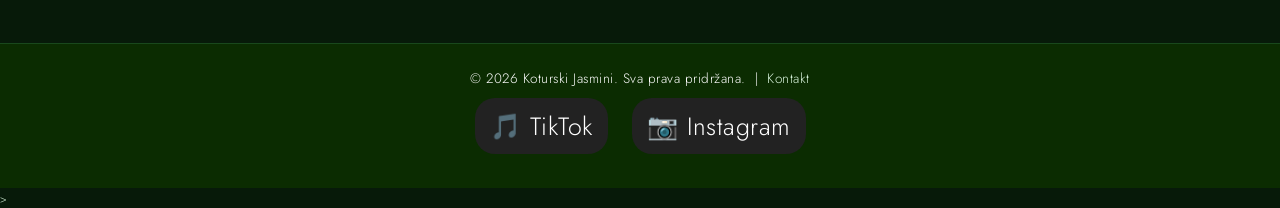
==== commit a92d2d8c: "Update Buketi.html" ====
--- a/Buketi.html
+++ b/Buketi.html
@@ -363,7 +363,7 @@
             toast.classList.add('vidljiv');
             setTimeout(() => toast.classList.remove('vidljiv'), 2500);
         }
-    </script    <footer>
+    </script >   <footer>
   &copy; 2026 Koturski Jasmini. Sva prava pridržana.
   &nbsp;|&nbsp;
   <a href="Kontakt.html">Kontakt</a>
--- a/Koturi.css
+++ b/Koturi.css
@@ -2009,15 +2009,15 @@
 .social:hover {
     background: #444;
 }
-.instegram{
-  margin-left: 47rem;
-  display: inline-block;
-  align-content: center;
-  width:max-content;
+.instegram {
+  display: flex;
+  justify-content: center;   /* horizontalno centriranje */
   align-items: center;
-   border-radius: 40px;
-  background: rgba(4, 14, 5, 0.95);
-  color: var(--zelena-muted);
-  text-align: center;
+  gap: 20px;                 /* razmak između ikona */
+  width: 100%;
+  margin-top: 40px;
+
+  border-radius: 40px;
+  background: rgba(4, 14, 5, 0.0);
   padding: 2rem 1rem;
-}
+} 
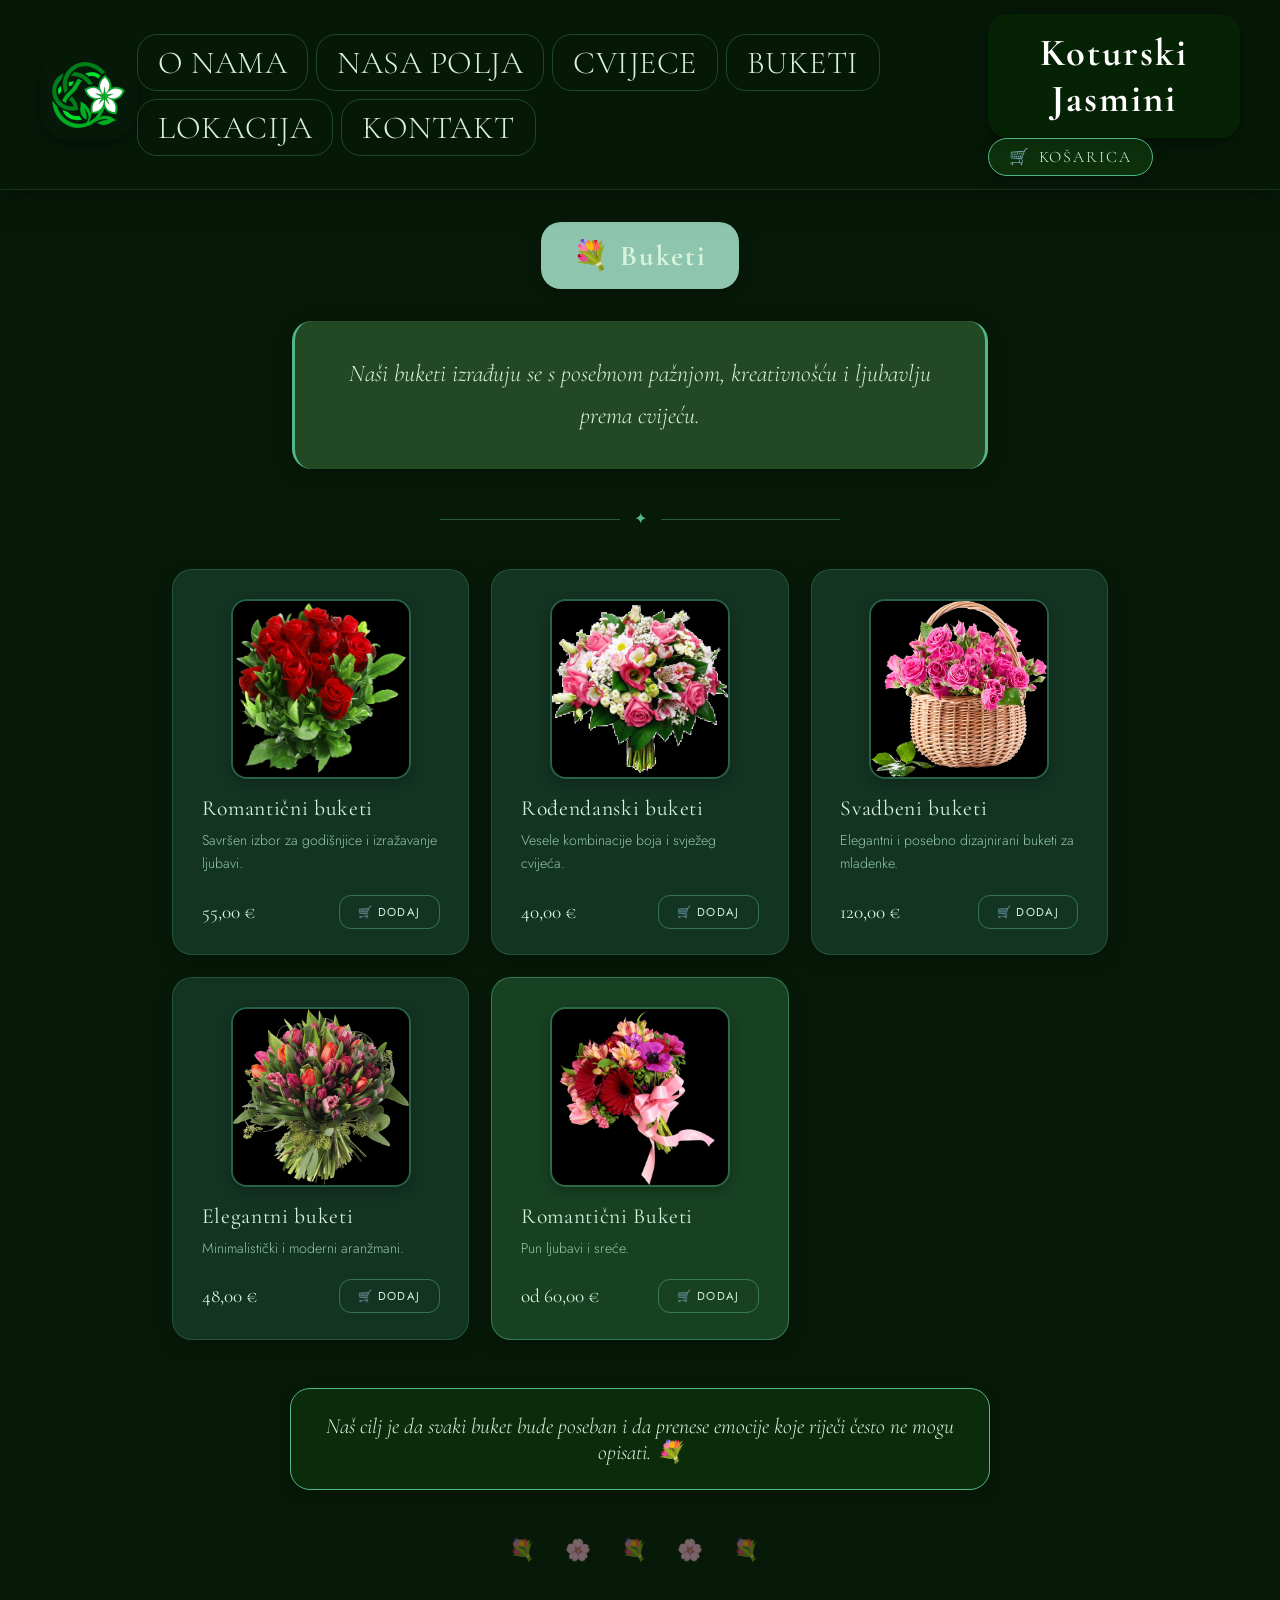
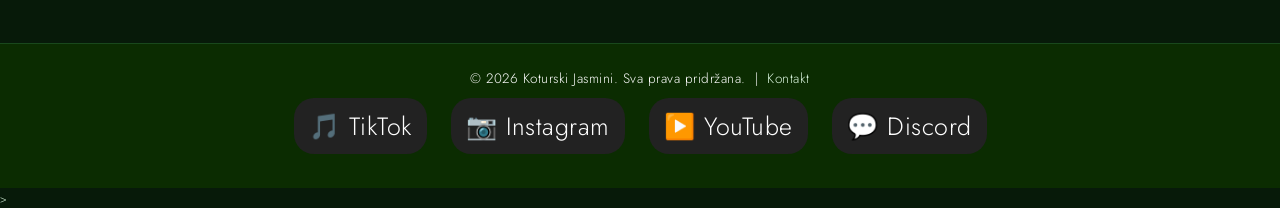
==== commit e51da8fe: "Update Buketi.html" ====
--- a/Buketi.html
+++ b/Buketi.html
@@ -374,4 +374,11 @@
 <a href="https://instagram.com/TVOJ_PROFIL" target="_blank" class="social">
     📷 Instagram
 </a>
+        <a href="https://teams.microsoft.com/l/message/19:b66f4dcd83914c328aa11de84f607450@thread.v2/1779164592626?context=%7B%22contextType%22%3A%22chat%22%7D" target="_blank" class="social">
+    ▶️ YouTube
+</a>
+
+<a href="https://discord.gg/NqhAjT54wv" target="_blank" class="social">
+    💬 Discord
+</a>
 </footer>>
--- a/Koturi.css
+++ b/Koturi.css
@@ -2021,3 +2021,14 @@
   background: rgba(4, 14, 5, 0.0);
   padding: 2rem 1rem;
 } 
+.gumb-lokacija {
+  display: inline-block;
+  padding: 12px 20px;
+  background: green;
+  color: white;
+  border-radius: 20px;
+  text-decoration: none;
+}
+.gumb-lokacija:hover {
+  background: darkgreen;
+}
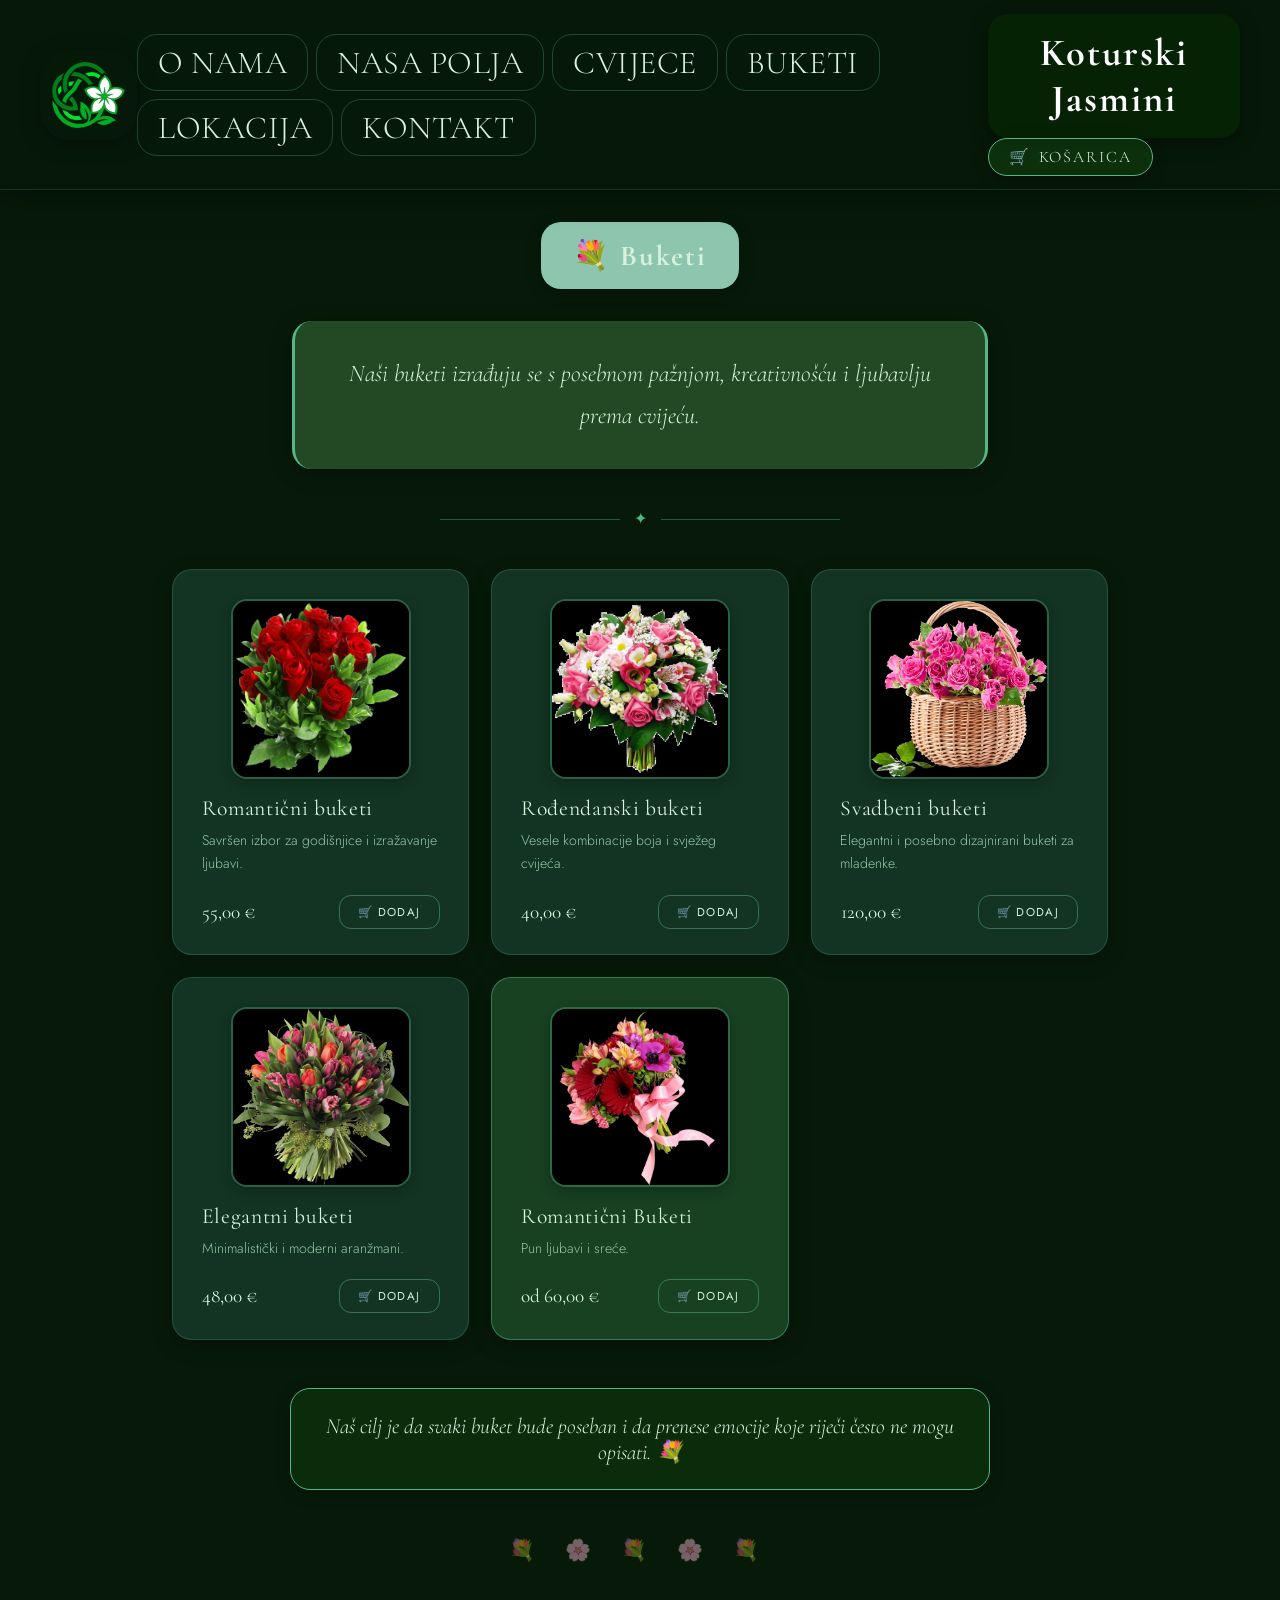
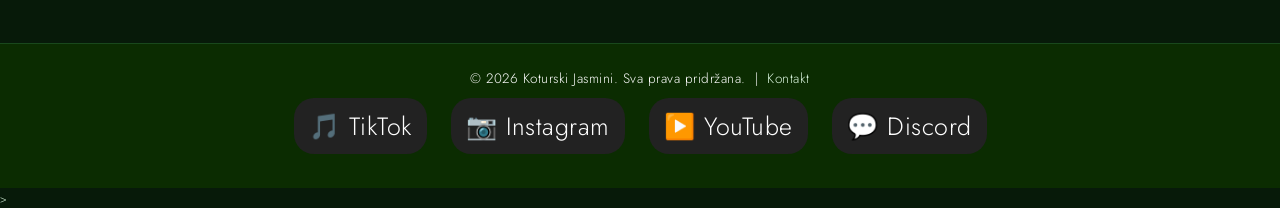
==== commit 42802b1c: "Update Buketi.html" ====
--- a/Buketi.html
+++ b/Buketi.html
@@ -374,7 +374,7 @@
 <a href="https://instagram.com/TVOJ_PROFIL" target="_blank" class="social">
     📷 Instagram
 </a>
-        <a href="https://teams.microsoft.com/l/message/19:b66f4dcd83914c328aa11de84f607450@thread.v2/1779164592626?context=%7B%22contextType%22%3A%22chat%22%7D" target="_blank" class="social">
+        <a href="https://youtube.com/@koturskijasmini?si=X8jKes7FyDPJsLow" target="_blank" class="social">
     ▶️ YouTube
 </a>
 
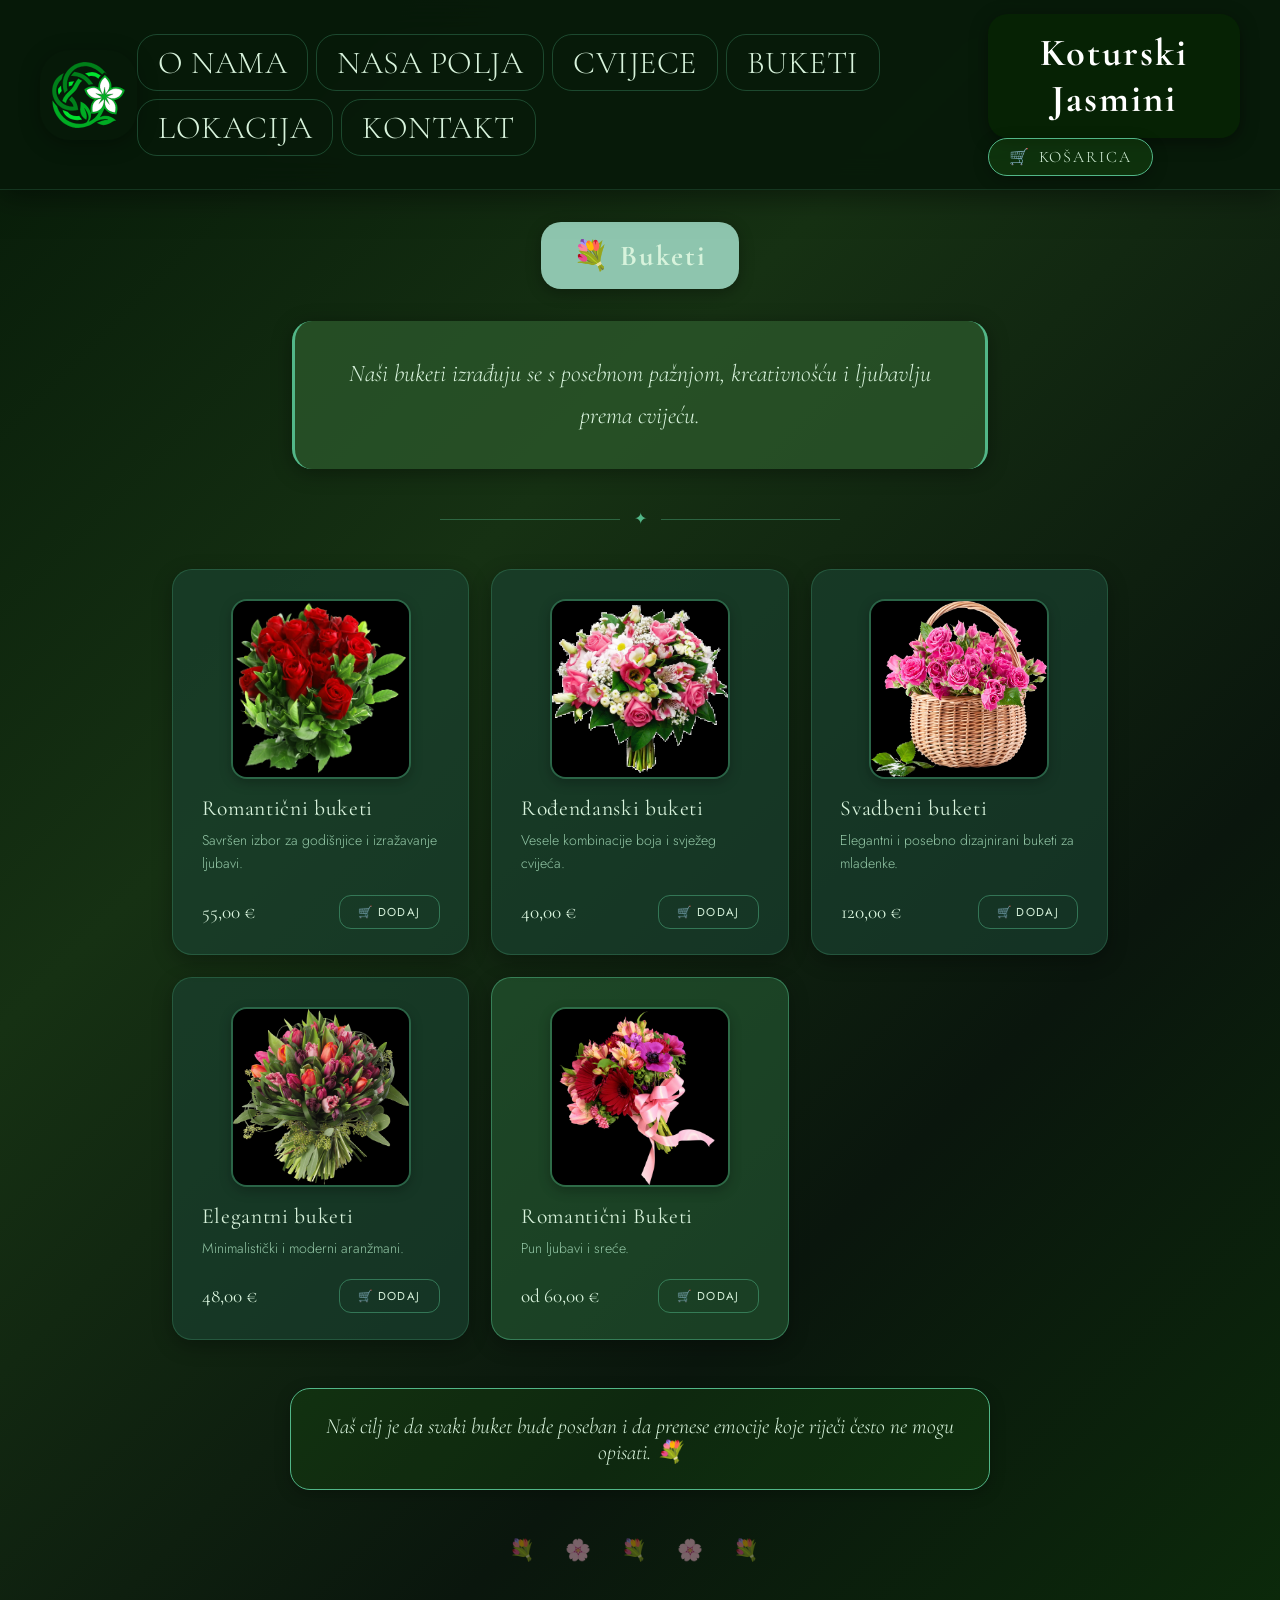
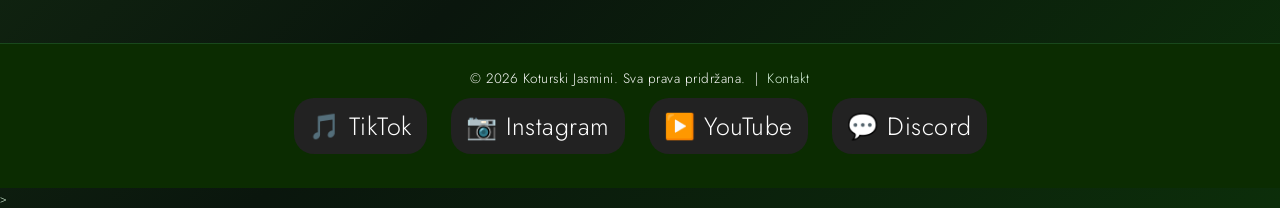
==== commit 8f350850: "Update Buketi.html" ====
--- a/Buketi.html
+++ b/Buketi.html
@@ -371,7 +371,7 @@
   <a href="https://www.tiktok.com/@koturski.jasmini?is_from_webapp=1&sender_device=pc" target="_blank" class="social">
     🎵 TikTok
 </a>
-<a href="https://instagram.com/TVOJ_PROFIL" target="_blank" class="social">
+<a href="https://www.instagram.com/koturski.jasmini/" target="_blank" class="social">
     📷 Instagram
 </a>
         <a href="https://youtube.com/@koturskijasmini?si=X8jKes7FyDPJsLow" target="_blank" class="social">
--- a/Koturi.css
+++ b/Koturi.css
@@ -34,7 +34,7 @@
 
 body {
   font-family: var(--font-serif);
-  background: #071a09;
+  background: linear-gradient(135deg, #061a08, #163113, #0a160d, #0c2e0a);
   min-height: 100vh;
   color: var(--zelena-mint);
   overflow-x: hidden;
@@ -1639,6 +1639,17 @@
             animation: fadeIn 0.6s 0.2s ease both;
             margin-bottom: 1.8rem;
         }
+        @media (max-width: 768px) {
+    .lokacija-mapa {
+        border-radius: 14px;
+        margin-bottom: 1rem;
+    }
+
+    .lokacija-mapa img {
+        width: 100%;
+        height: auto;
+    }
+}
  
         .lokacija-mapa iframe {
             width: 100%;
@@ -2021,6 +2032,22 @@
   background: rgba(4, 14, 5, 0.0);
   padding: 2rem 1rem;
 } 
+@media (max-width: 768px) {
+  .instegram {
+   text-align: center;
+    flex-direction: column;
+    gap: 15px;
+    padding: 1rem 0.5rem;
+  }
+
+  .social {
+    width: 60%;
+    max-width: 320px;
+
+    font-size: 15px;
+    padding: 14px;
+  }
+}
 .gumb-lokacija {
   display: inline-block;
   padding: 12px 20px;
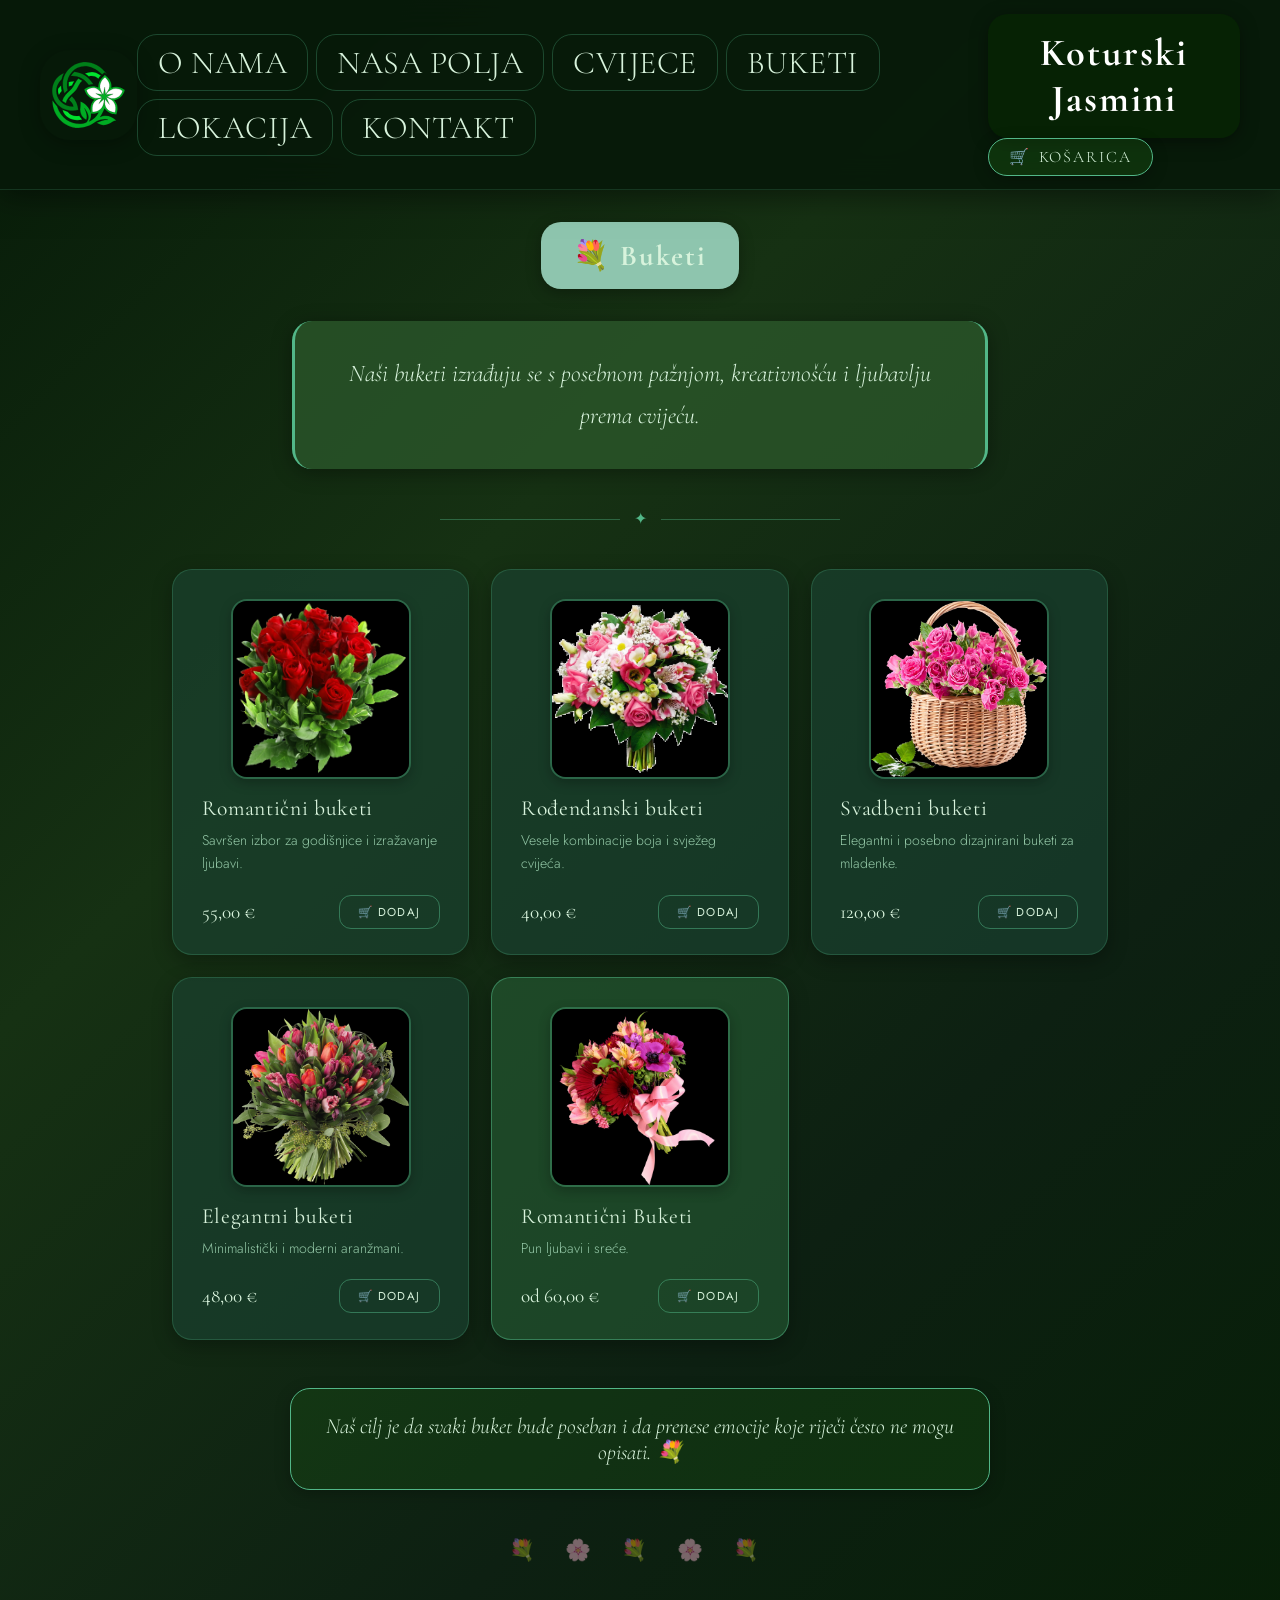
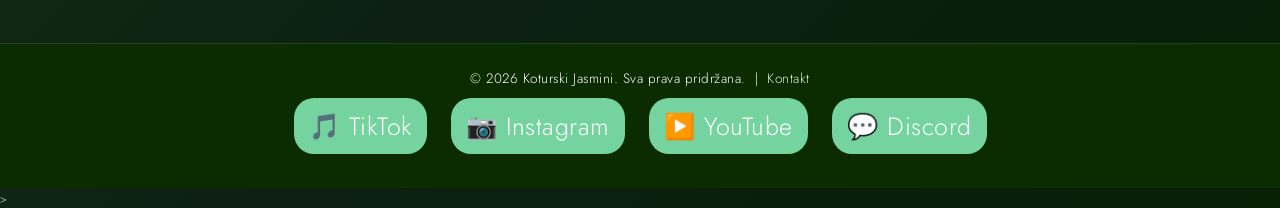
==== commit a8748ace: "Update Buketi.html" ====
--- a/Buketi.html
+++ b/Buketi.html
@@ -4,7 +4,22 @@
 <head>
     <meta charset="UTF-8">
     <meta name="viewport" content="width=device-width, initial-scale=1.0">
-    <title>Buketi – Koturski Jasmini</title>
+     <title>Koturski Jasmini - Cvjećarna u Hrvatskom Zagorju | Svježe Cvijeće i Buketi</title>
+    <meta name="description" content="Koturski Jasmini je vaša omiljena cvjećarna u Koturima, Hrvatsko Zagorje. Nudimo svježe cvijeće, ručno izrađene bukete i dostavu. Posjetite nas za najljepše cvjetne aranžmane.">
+    <meta name="keywords" content="cvjećarna, cvijeće, buketi, kupnja cvijeća, Hrvatsko Zagorje, Koturi, dostava cvijeća, svježe cvijeće, lavanda, ruže, vjenčani buketi">
+    <meta name="author" content="Koturski Jasmini">
+    <link rel="canonical" href="https://kolega08.github.io/Koturski_Jasmini/">
+
+    <meta name="geo.region" content="HR-04" 
+    <meta name="geo.placename" content="Koturi" >
+    <meta name="geo.position" content="46°07'11.7";15°42'28.2"> 
+    <meta name="ICBM" content="46°07'11.7", 15°42'28.2">
+
+
+    <meta property="og:type" content="website">
+    <meta property="og:url" content="https://kolega08.github.io/Koturski_Jasmini/">
+    <meta property="og:title" content="Koturski Jasmini - Cvjećarna u Hrvatskom Zagorju">
+    <meta property="og:description" content="Svježe cvijeće i buketi iz naših polja u Koturima. Kvaliteta koja se vidi.">
     <link rel="preconnect" href="https://fonts.googleapis.com">
     <link href="https://fonts.googleapis.com/css2?family=Cormorant+Garamond:wght@300;400;600&family=Jost:wght@300;400&display=swap" rel="stylesheet">
     <link rel="stylesheet" href="Koturi.css">
--- a/Koturi.css
+++ b/Koturi.css
@@ -34,7 +34,7 @@
 
 body {
   font-family: var(--font-serif);
-  background: linear-gradient(135deg, #061a08, #163113, #0a160d, #0c2e0a);
+background: linear-gradient(135deg, #061a08, #163113, #0d2012, #061f05);
   min-height: 100vh;
   color: var(--zelena-mint);
   overflow-x: hidden;
@@ -2010,7 +2010,7 @@
     display: inline-block;
     margin: 10px;
     padding: 10px 15px;
-    background: #222;
+    background: #75d3a0;
     color: white;
     border-radius: 20px;
     text-decoration: none;
@@ -2059,3 +2059,10 @@
 .gumb-lokacija:hover {
   background: darkgreen;
 }
+.map-frame {
+  width: 100%;
+  min-height: 320px;
+  border: 0;
+  border-radius: var(--radius);
+  border: 1px solid var(--border);
+}
